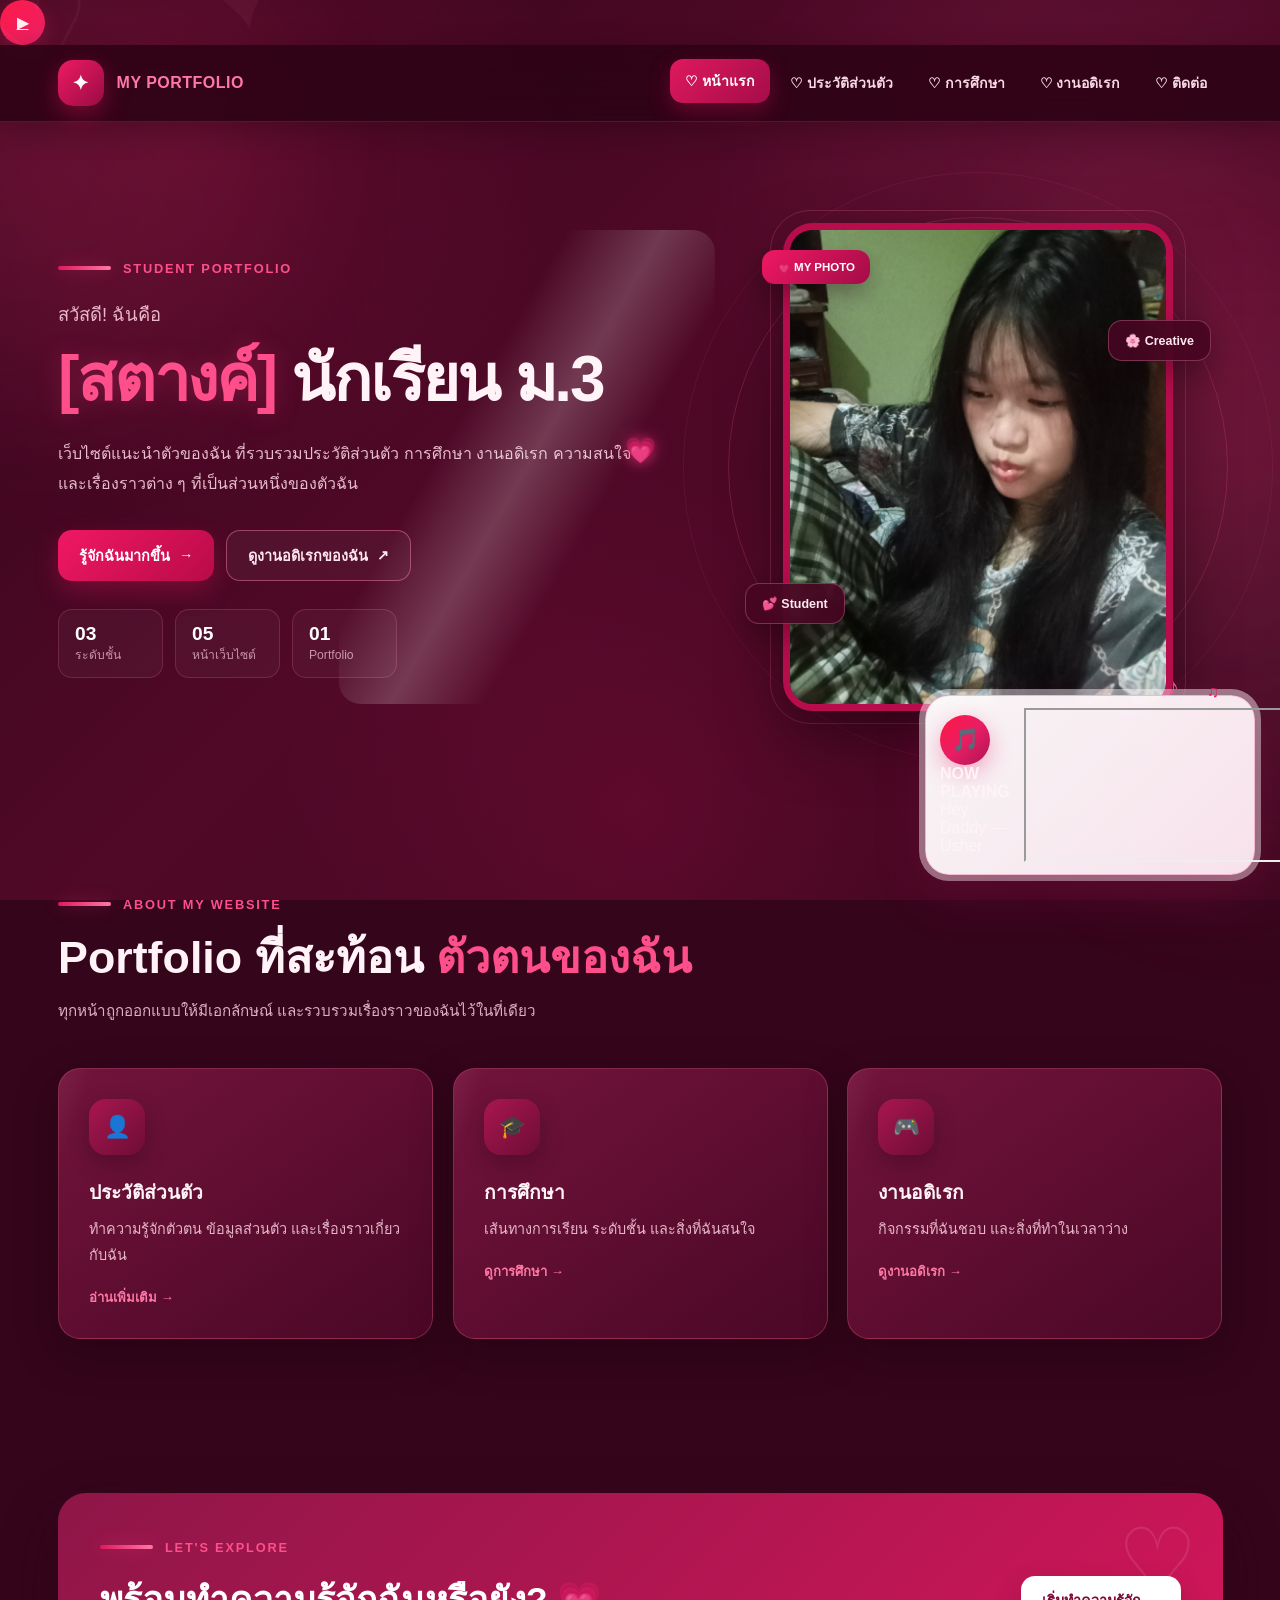
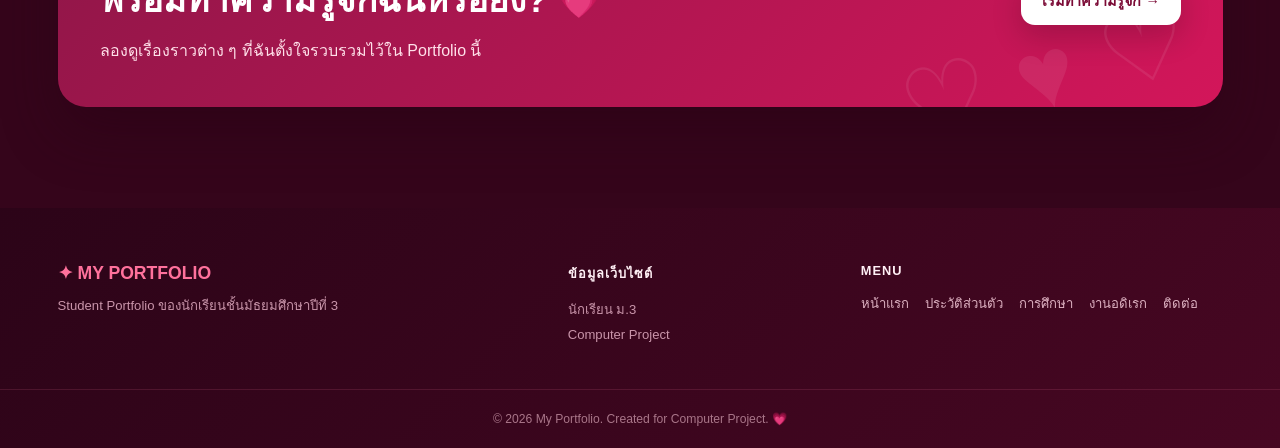
==== index.html @ 578cfb79 "Update index.html" ====
<!DOCTYPE html>
<html lang="th">

<head>
    <meta charset="UTF-8">
    <meta name="viewport" content="width=device-width, initial-scale=1.0">

    <title>My Portfolio | หน้าแรก</title>

    <link rel="stylesheet" href="style.css">
</head>

<body>

    
    <a
        href="https://www.youtube.com/watch?v=oft2kC6xQvw"
        target="_blank"
        rel="noopener noreferrer"
        class="music-button"
    >
        ▶
    </a>

</div>
    <!-- =====================================================
     💗 PREMIUM PAGE LOADER
===================================================== -->

<div id="page-loader">

    <div class="loader-orbit">
        <span>💗</span>
        <span>💕</span>
        <span>🌸</span>
        <span>💖</span>
    </div>

    <div class="loader-heart">
        💗
    </div>

    <div class="loader-title">
        MY PORTFOLIO
    </div>

    <div class="loader-subtitle">
        กำลังเตรียมเว็บไซต์ของฉัน...
    </div>

    <div class="loader-bar">
        <div class="loader-progress"></div>
    </div>

    <span
        class="loader-floating-heart"
        style="--left:10%; --delay:0s; --float-duration:5s; --drift:40px;"
    >💗</span>

    <span
        class="loader-floating-heart"
        style="--left:25%; --delay:1s; --float-duration:6s; --drift:-50px;"
    >🌸</span>

    <span
        class="loader-floating-heart"
        style="--left:45%; --delay:2s; --float-duration:5.5s; --drift:60px;"
    >💕</span>

    <span
        class="loader-floating-heart"
        style="--left:65%; --delay:.5s; --float-duration:7s; --drift:-40px;"
    >💖</span>

    <span
        class="loader-floating-heart"
        style="--left:85%; --delay:1.5s; --float-duration:6s; --drift:45px;"
    >🌷</span>

</div>


<!-- 💗 หัวใจตามเมาส์ -->

<div id="heart-cursor">💗</div>

<!-- 📊 Scroll Progress -->

<div id="scroll-progress"></div>
    
    <!-- Floating Background -->
    <div class="floating-particles" aria-hidden="true">
        <span style="--left:5%;--delay:0s;--duration:12s;--size:22px;">♥</span>
        <span style="--left:15%;--delay:3s;--duration:16s;--size:16px;">🌸</span>
        <span style="--left:28%;--delay:7s;--duration:14s;--size:24px;">♡</span>
        <span style="--left:42%;--delay:2s;--duration:18s;--size:18px;">🌸</span>
        <span style="--left:55%;--delay:5s;--duration:13s;--size:25px;">♥</span>
        <span style="--left:68%;--delay:1s;--duration:17s;--size:17px;">♡</span>
        <span style="--left:78%;--delay:8s;--duration:15s;--size:23px;">🌸</span>
        <span style="--left:90%;--delay:4s;--duration:19s;--size:18px;">♥</span>
    </div>


    <!-- Navigation -->
    <header class="site-header">

        <nav class="navbar container">

            <a href="index.html" class="logo">

                <span class="logo-mark">✦</span>

                <span class="logo-text">
                    MY PORTFOLIO
                </span>

            </a>


            <ul class="nav-links">

                <li>
                    <a href="index.html" class="active">
                        ♡ หน้าแรก
                    </a>
                </li>

                <li>
                    <a href="profile.html">
                        ♡ ประวัติส่วนตัว
                    </a>
                </li>

                <li>
                    <a href="education.html">
                        ♡ การศึกษา
                    </a>
                </li>

                <li>
                    <a href="hobby.html">
                        ♡ งานอดิเรก
                    </a>
                </li>

                <li>
                    <a href="contact.html">
                        ♡ ติดต่อ
                    </a>
                </li>

            </ul>

        </nav>

    </header>


    <main>

        <!-- HERO -->
        <section class="hero home-hero">

            <div class="container hero-grid">

                <!-- TEXT -->
                <div class="hero-content reveal">

                    <div class="section-label">
                        STUDENT PORTFOLIO
                    </div>

                    <p class="hero-mini-title">
                        สวัสดี! ฉันคือ
                    </p>

                    <h1>
                        <span>[สตางค์]</span>
                        นักเรียน ม.3
                    </h1>

                    <p class="hero-description">

                        เว็บไซต์แนะนำตัวของฉัน
                        ที่รวบรวมประวัติส่วนตัว การศึกษา
                        งานอดิเรก ความสนใจ
                        และเรื่องราวต่าง ๆ
                        ที่เป็นส่วนหนึ่งของตัวฉัน

                    </p>


                    <div class="hero-buttons">

                        <a href="profile.html"
                           class="btn btn-primary">
                            รู้จักฉันมากขึ้น
                            <span>→</span>
                        </a>

                        <a href="hobby.html"
                           class="btn btn-outline">
                            ดูงานอดิเรกของฉัน
                            <span>↗</span>
                        </a>

                    </div>


                    <div class="hero-stats">

                        <div class="mini-stat">
                            <strong>03</strong>
                            <span>ระดับชั้น</span>
                        </div>

                        <div class="mini-stat">
                            <strong>05</strong>
                            <span>หน้าเว็บไซต์</span>
                        </div>

                        <div class="mini-stat">
                            <strong>01</strong>
                            <span>Portfolio</span>
                        </div>

                    </div>

                </div>


                <!-- IMAGE RIGHT -->
                <div class="hero-visual reveal">

                    <div class="hero-orbit orbit-one"></div>
                    <div class="hero-orbit orbit-two"></div>

                    <div class="profile-frame hero-profile">

                        <div class="image-badge">
                            💗 MY PHOTO
                        </div>

                        <img
                            src="[data-uri]"
                            alt="รูปโปรไฟล์ของฉัน">

                        <div class="image-floating-card card-top">
                            🌸 Creative
                        </div>

                        <div class="image-floating-card card-bottom">
                            💕 Student
                        </div>

                    </div>

                </div>

            </div>

        </section>


        <!-- INTRO -->
        <section class="section home-intro">

            <div class="container">

                <div class="section-heading reveal">

                    <div class="section-label">
                        ABOUT MY WEBSITE
                    </div>

                    <h2>
                        Portfolio ที่สะท้อน
                        <span>ตัวตนของฉัน</span>
                    </h2>

                    <p>
                        ทุกหน้าถูกออกแบบให้มีเอกลักษณ์
                        และรวบรวมเรื่องราวของฉันไว้ในที่เดียว
                    </p>

                </div>


                <div class="feature-grid">

                    <article class="feature-card reveal">

                        <div class="feature-icon">
                            👤
                        </div>

                        <h3>
                            ประวัติส่วนตัว
                        </h3>

                        <p>
                            ทำความรู้จักตัวตน
                            ข้อมูลส่วนตัว
                            และเรื่องราวเกี่ยวกับฉัน
                        </p>

                        <a href="profile.html"
                           class="card-link">
                            อ่านเพิ่มเติม →
                        </a>

                    </article>


                    <article class="feature-card reveal">

                        <div class="feature-icon">
                            🎓
                        </div>

                        <h3>
                            การศึกษา
                        </h3>

                        <p>
                            เส้นทางการเรียน
                            ระดับชั้น
                            และสิ่งที่ฉันสนใจ
                        </p>

                        <a href="education.html"
                           class="card-link">
                            ดูการศึกษา →
                        </a>

                    </article>


                    <article class="feature-card reveal">

                        <div class="feature-icon">
                            🎮
                        </div>

                        <h3>
                            งานอดิเรก
                        </h3>

                        <p>
                            กิจกรรมที่ฉันชอบ
                            และสิ่งที่ทำในเวลาว่าง
                        </p>

                        <a href="hobby.html"
                           class="card-link">
                            ดูงานอดิเรก →
                        </a>

                    </article>

                </div>

            </div>

        </section>


        <!-- CTA -->
        <section class="cta-section">

            <div class="container">

                <div class="cta-card reveal">

                    <div class="cta-decoration">
                        ♡
                    </div>

                    <div>

                        <div class="section-label">
                            LET'S EXPLORE
                        </div>

                        <h2>
                            พร้อมทำความรู้จักฉันหรือยัง? 💗
                        </h2>

                        <p>
                            ลองดูเรื่องราวต่าง ๆ
                            ที่ฉันตั้งใจรวบรวมไว้ใน Portfolio นี้
                        </p>

                    </div>

                    <a href="profile.html"
                       class="btn btn-light">
                        เริ่มทำความรู้จัก →
                    </a>

                </div>

            </div>

        </section>

    </main>


    <!-- FOOTER -->
    <footer class="site-footer">

        <div class="container footer-grid">

            <div class="footer-brand">

                <div class="footer-logo">
                    ✦ MY PORTFOLIO
                </div>

                <p>
                    Student Portfolio
                    ของนักเรียนชั้นมัธยมศึกษาปีที่ 3
                </p>

            </div>


            <div class="footer-info">

                <strong>
                    ข้อมูลเว็บไซต์
                </strong>

                <span>
                    นักเรียน ม.3
                </span>

                <span>
                    Computer Project
                </span>

            </div>


            <div>

                <strong>
                    MENU
                </strong>

                <div class="footer-nav">

                    <a href="index.html">หน้าแรก</a>
                    <a href="profile.html">ประวัติส่วนตัว</a>
                    <a href="education.html">การศึกษา</a>
                    <a href="hobby.html">งานอดิเรก</a>
                    <a href="contact.html">ติดต่อ</a>

                </div>

            </div>

        </div>


        <div class="footer-bottom">

            <div class="container">

                <p>
                    © 2026 My Portfolio.
                    Created for Computer Project. 💗
                </p>

            </div>

        </div>

    </footer>
    
<!-- Page Transition -->
    <div class="page-transition"></div>

    <!-- JavaScript -->
    <script src="script.js"></script>
<script src="floating.js"></script>

<!-- 🎵 MUSIC PLAYER -->
<div class="music-player">
    <div class="music-player-title">
        <div class="music-disc">🎵</div>

        <div class="music-text">
            <strong>NOW PLAYING</strong>
            <span>Hey Daddy — Usher</span>
        </div>
    </div>

    <iframe
        class="youtube-player"
        src="https://www.youtube.com/embed/oft2kC6xQvw?rel=0"
        title="Hey Daddy - Usher"
        allow="autoplay; encrypted-media"
        allowfullscreen>
    </iframe>
</div>


</body>
</html>
---- style.css ----
/* =========================================================
   🌹 MY PORTFOLIO
   DARK PINK × RED × HEART × SAKURA
   PREMIUM STUDENT PORTFOLIO
========================================================= */


/* =========================================================
   🎨 COLOR SYSTEM
========================================================= */

:root {

    --pink-dark: #35051b;
    --pink-deep: #4a0725;
    --wine: #5d0a30;
    --wine-light: #720d3a;

    --pink: #d91458;
    --pink-main: #e91e63;
    --pink-bright: #ff4f8b;
    --pink-light: #ff78a5;
    --pink-soft: #ffabc4;

    --red: #c8104f;
    --red-bright: #ef174f;

    --cream: #fff2f6;
    --white: #ffffff;

    --text-main: #fff3f7;
    --text-soft: #e9b7c8;
    --text-muted: #c98fa5;

    --card: #671034;
    --card-light: #75143d;
    --card-dark: #4d0927;

    --border:
        rgba(255,111,158,.28);

    --shadow:
        0 15px 40px
        rgba(20,0,10,.35);

    --shadow-hover:
        0 25px 60px
        rgba(20,0,10,.58);

    --radius:
        22px;

    --transition:
        .35s cubic-bezier(.2,.8,.2,1);
}


/* =========================================================
   🔄 RESET
========================================================= */

* {
    box-sizing: border-box;
}

html {
    scroll-behavior: smooth;
    background: var(--pink-dark);
}

body {

    margin: 0;

    min-height: 100vh;

    font-family:
        "Segoe UI",
        "Noto Sans Thai",
        Tahoma,
        sans-serif;

    color:
        var(--text-main);

    overflow-x: hidden;

    background:

        radial-gradient(
            circle at 15% 15%,
            rgba(255,40,110,.15),
            transparent 28%
        ),

        radial-gradient(
            circle at 85% 25%,
            rgba(255,100,160,.12),
            transparent 30%
        ),

        radial-gradient(
            circle at 50% 90%,
            rgba(210,20,90,.15),
            transparent 35%
        ),

        linear-gradient(
            135deg,
            #35051b 0%,
            #500927 45%,
            #3d061e 100%
        );

    position: relative;
}


/* =========================================================
   💗 MOVING BACKGROUND GLOW
========================================================= */

body::before {

    content: "";

    position: fixed;

    inset: -30%;

    pointer-events: none;

    z-index: 0;

    background:

        radial-gradient(
            circle at 20% 30%,
            rgba(255,64,130,.15),
            transparent 18%
        ),

        radial-gradient(
            circle at 80% 60%,
            rgba(255,120,170,.12),
            transparent 20%
        );

    filter:
        blur(35px);

    animation:
        backgroundGlow
        12s ease-in-out
        infinite alternate;
}


@keyframes backgroundGlow {

    0% {
        transform:
            translate(-2%,-2%)
            scale(1);
    }

    50% {
        transform:
            translate(2%,1%)
            scale(1.08);
    }

    100% {
        transform:
            translate(-1%,3%)
            scale(1.03);
    }
}


/* =========================================================
   💕 HEART PATTERN
========================================================= */

body::after {

    content:
        "♡     ♥     ♡     ♥     ♡     ♥     ♡";

    position: fixed;

    inset: -10%;

    pointer-events: none;

    z-index: 0;

    color:
        rgba(255,150,185,.055);

    font-size:
        100px;

    line-height:
        2.2;

    letter-spacing:
        30px;

    transform:
        rotate(-12deg)
        scale(1.25);

    animation:
        heartPatternMove
        25s linear
        infinite;
}


@keyframes heartPatternMove {

    from {
        transform:
            rotate(-12deg)
            translate3d(0,0,0)
            scale(1.25);
    }

    to {
        transform:
            rotate(-12deg)
            translate3d(-100px,80px,0)
            scale(1.25);
    }
}


/* =========================================================
   📦 CONTENT LAYER
========================================================= */

.site-header,
main,
.site-footer {

    position: relative;

    z-index: 2;
}


/* =========================================================
   📐 CONTAINER
========================================================= */

.container {

    width:
        min(91%, 1180px);

    margin-inline:
        auto;
}


/* =========================================================
   🧭 NAVIGATION
========================================================= */

.site-header {

    position: sticky;

    top: 0;

    background:
        rgba(45,3,21,.88);

    backdrop-filter:
        blur(18px);

    -webkit-backdrop-filter:
        blur(18px);

    border-bottom:
        1px solid
        rgba(255,100,150,.18);

    box-shadow:
        0 8px 30px
        rgba(20,0,10,.28);

    z-index: 100;

    transition:
        .3s ease;
}


.navbar {

    min-height:
        76px;

    display:
        flex;

    align-items:
        center;

    justify-content:
        space-between;

    gap:
        25px;
}


/* =========================================================
   💗 LOGO
========================================================= */

.logo {

    color:
        var(--pink-light);

    font-weight:
        800;

    text-decoration:
        none;

    display:
        flex;

    align-items:
        center;

    gap:
        13px;

    flex-shrink:
        0;

    transition:
        transform
        var(--transition);
}


.logo:hover {

    transform:
        translateY(-3px)
        scale(1.03);
}


.logo-mark {

    width:
        46px;

    height:
        46px;

    display:
        grid;

    place-items:
        center;

    border-radius:
        15px;

    background:
        linear-gradient(
            135deg,
            #ed1b61,
            #9b0b45
        );

    color:
        white;

    font-size:
        1.25rem;

    box-shadow:
        0 8px 25px
        rgba(235,20,90,.38);

    transition:
        transform .4s ease,
        box-shadow .4s ease;
}


.logo:hover .logo-mark {

    transform:
        rotate(-10deg)
        scale(1.1);

    box-shadow:
        0 14px 38px
        rgba(235,20,90,.58);
}


.logo-text {

    letter-spacing:
        .03em;
}


/* =========================================================
   🧭 NAV LINKS
========================================================= */

.nav-links {

    display:
        flex;

    align-items:
        center;

    justify-content:
        flex-end;

    gap:
        5px;

    list-style:
        none;

    margin:
        0;

    padding:
        0;
}


.nav-links a {

    position:
        relative;

    display:
        block;

    padding:
        11px 15px;

    border-radius:
        13px;

    color:
        #f6d9e3;

    text-decoration:
        none;

    font-size:
        .88rem;

    font-weight:
        650;

    white-space:
        nowrap;

    transition:
        color .25s ease,
        background .25s ease,
        transform .25s ease,
        box-shadow .25s ease;
}


.nav-links a::after {

    content:
        "";

    position:
        absolute;

    left:
        50%;

    bottom:
        4px;

    width:
        0;

    height:
        2px;

    border-radius:
        10px;

    background:
        var(--pink-bright);

    transform:
        translateX(-50%);

    transition:
        width .3s ease;
}


.nav-links a:hover {

    color:
        white;

    background:
        rgba(233,30,99,.14);

    transform:
        translateY(-3px);
}


.nav-links a:hover::after {

    width:
        35%;
}


.nav-links a:active {

    transform:
        translateY(1px)
        scale(.95);
}


.nav-links a.active {

    color:
        white;

    background:
        linear-gradient(
            135deg,
            #df195d,
            #a50d49
        );

    box-shadow:
        0 8px 22px
        rgba(220,20,90,.32);

    transform:
        translateY(-2px);
}


/* =========================================================
   🌹 HERO
========================================================= */

.hero,
.page-hero {

    position:
        relative;

    overflow:
        hidden;

    background:
        transparent;
}


.hero {

    padding:
        90px 0 85px;

    min-height:
        650px;

    display:
        flex;

    align-items:
        center;
}


.page-hero {

    padding:
        85px 0 65px;
}


/* =========================================================
   ⭐ HERO GRID
========================================================= */

.hero-grid {

    display:
        grid;

    grid-template-columns:
        minmax(0,1.05fr)
        minmax(360px,.85fr);

    align-items:
        center;

    gap:
        70px;
}


.hero-content {

    min-width:
        0;
}


.hero-visual {

    min-width:
        0;

    display:
        flex;

    align-items:
        center;

    justify-content:
        center;

    position:
        relative;

    min-height:
        510px;
}


/* =========================================================
   ✨ ORBS
========================================================= */

.hero::before,
.page-hero::before {

    content:
        "";

    position:
        absolute;

    width:
        400px;

    height:
        400px;

    top:
        5%;

    right:
        -130px;

    border-radius:
        50%;

    background:
        rgba(255,50,120,.11);

    filter:
        blur(70px);

    animation:
        heroOrb
        8s ease-in-out
        infinite alternate;

    pointer-events:
        none;
}


@keyframes heroOrb {

    from {
        transform:
            translate(0,0)
            scale(.9);
    }

    to {
        transform:
            translate(-80px,50px)
            scale(1.15);
    }
}


/* =========================================================
   📝 TYPOGRAPHY
========================================================= */

h1,
h2,
h3,
h4,
h5,
h6 {

    color:
        var(--text-main);

    margin-top:
        0;
}


p {

    color:
        var(--text-soft);

    line-height:
        1.85;

    margin-top:
        0;
}


.hero-mini-title {

    color:
        #e9b7c8;

    font-size:
        1.15rem;

    margin:
        22px 0 12px;
}


.hero h1 {

    font-size:
        clamp(2.7rem,5vw,4.7rem);

    line-height:
        1.1;

    letter-spacing:
        -.035em;

    margin-bottom:
        25px;
}


.hero h1 span {

    color:
        var(--pink-bright);

    text-shadow:
        0 0 25px
        rgba(255,70,140,.28);
}


.hero-description {

    max-width:
        700px;

    color:
        #e8bdcc;

    font-size:
        1rem;

    line-height:
        1.9;

    margin-bottom:
        30px;
}


.page-hero h1 {

    font-size:
        clamp(2.4rem,5vw,3.8rem);

    line-height:
        1.2;

    margin:
        20px 0;
}


.page-hero h1 span {

    color:
        var(--pink-bright);
}


.page-hero p {

    max-width:
        720px;

    font-size:
        1rem;
}


/* =========================================================
   🌹 LABEL
========================================================= */

.section-label {

    color:
        var(--pink-bright);

    font-size:
        .8rem;

    font-weight:
        850;

    letter-spacing:
        .14em;

    display:
        inline-flex;

    align-items:
        center;

    gap:
        12px;
}


.section-label::before {

    content:
        "";

    width:
        53px;

    height:
        4px;

    border-radius:
        20px;

    background:
        linear-gradient(
            90deg,
            #df195d,
            #ff78a5
        );

    box-shadow:
        0 0 16px
        rgba(255,50,120,.4);
}


/* =========================================================
   🎀 HERO BUTTONS
========================================================= */

.hero-buttons {

    display:
        flex;

    flex-wrap:
        wrap;

    gap:
        12px;

    margin-bottom:
        28px;
}


/* =========================================================
   🔘 BUTTON
========================================================= */

.btn {

    position:
        relative;

    overflow:
        hidden;

    display:
        inline-flex;

    align-items:
        center;

    justify-content:
        center;

    gap:
        9px;

    padding:
        13px 21px;

    min-height:
        48px;

    border-radius:
        14px;

    font-size:
        .9rem;

    font-weight:
        750;

    text-decoration:
        none;

    cursor:
        pointer;

    transition:
        transform .25s ease,
        box-shadow .25s ease,
        background .25s ease;
}


.btn:hover {

    transform:
        translateY(-4px)
        scale(1.025);
}


.btn:active {

    transform:
        translateY(2px)
        scale(.94);
}


.btn-primary {

    color:
        white;

    background:
        linear-gradient(
            135deg,
            #f01863,
            #b90b48
        );

    box-shadow:
        0 10px 25px
        rgba(220,20,90,.32);
}


.btn-primary:hover {

    box-shadow:
        0 16px 38px
        rgba(220,20,90,.5);
}


.btn-outline {

    color:
        #ffe6ee;

    background:
        rgba(255,255,255,.04);

    border:
        1px solid
        rgba(255,130,170,.45);
}


.btn-outline:hover {

    background:
        rgba(255,90,145,.12);
}


.btn-light {

    color:
        #7b0b36;

    background:
        white;

    box-shadow:
        0 12px 30px
        rgba(20,0,10,.2);
}


.btn-light:hover {

    box-shadow:
        0 18px 38px
        rgba(20,0,10,.35);
}


/* =========================================================
   📊 HERO STATS
========================================================= */

.hero-stats {

    display:
        flex;

    flex-wrap:
        wrap;

    gap:
        12px;
}


.mini-stat {

    min-width:
        105px;

    padding:
        13px 16px;

    border:
        1px solid
        rgba(255,120,165,.2);

    border-radius:
        14px;

    background:
        rgba(255,255,255,.035);

    transition:
        transform .3s ease,
        background .3s ease,
        border-color .3s ease;
}


.mini-stat:hover {

    transform:
        translateY(-5px);

    background:
        rgba(255,70,140,.08);

    border-color:
        rgba(255,110,160,.5);
}


.mini-stat strong {

    display:
        block;

    color:
        white;

    font-size:
        1.2rem;
}


.mini-stat span {

    color:
        #c995aa;

    font-size:
        .76rem;
}


/* =========================================================
   🖼️ HERO PROFILE
========================================================= */

.profile-frame {

    position:
        relative;

    width:
        min(100%,390px);

    aspect-ratio:
        4 / 5;

    overflow:
        visible;

    border-radius:
        30px;

    border:
        7px solid
        #b80d4d;

    background:
        #5d0a30;

    box-shadow:
        0 25px 60px
        rgba(20,0,10,.5);

    animation:
        profileFloat
        5s ease-in-out
        infinite;
}


.profile-frame::before {

    content:
        "";

    position:
        absolute;

    inset:
        -20px;

    border-radius:
        40px;

    border:
        1px solid
        rgba(255,100,160,.25);

    z-index:
        -1;

    animation:
        framePulse
        4s ease-in-out
        infinite;
}


@keyframes framePulse {

    0%,
    100% {
        transform:
            scale(1);
        opacity:
            .6;
    }

    50% {
        transform:
            scale(1.04);
        opacity:
            1;
    }
}


@keyframes profileFloat {

    0%,
    100% {
        transform:
            translateY(0)
            rotate(0deg);
    }

    50% {
        transform:
            translateY(-12px)
            rotate(.8deg);
    }
}


.profile-frame img {

    width:
        100%;

    height:
        100%;

    display:
        block;

    object-fit:
        cover;

    border-radius:
        22px;

    transition:
        transform .6s
        cubic-bezier(.2,.8,.2,1),
        filter .4s ease;
}


.profile-frame:hover img {

    transform:
        scale(1.045)
        rotate(1deg);

    filter:
        brightness(1.08)
        saturate(1.08);
}


.profile-frame::after {

    content:
        "";

    position:
        absolute;

    inset:
        0;

    border-radius:
        22px;

    background:
        linear-gradient(
            120deg,
            transparent 35%,
            rgba(255,255,255,.2),
            transparent 65%
        );

    transform:
        translateX(-120%);

    animation:
        imageShine
        6s ease-in-out
        infinite;

    pointer-events:
        none;
}


@keyframes imageShine {

    0%,
    65% {
        transform:
            translateX(-120%);
    }

    85%,
    100% {
        transform:
            translateX(120%);
    }
}


/* =========================================================
   💗 IMAGE BADGE
========================================================= */

.image-badge {

    position:
        absolute;

    top:
        20px;

    left:
        -28px;

    z-index:
        5;

    padding:
        10px 15px;

    border-radius:
        13px;

    background:
        linear-gradient(
            135deg,
            #f01863,
            #a30c47
        );

    color:
        white;

    font-size:
        .72rem;

    font-weight:
        800;

    box-shadow:
        0 10px 25px
        rgba(20,0,10,.35);

    animation:
        badgeFloat
        4s ease-in-out
        infinite;
}


@keyframes badgeFloat {

    0%,
    100% {
        transform:
            translateY(0);
    }

    50% {
        transform:
            translateY(-7px)
            rotate(-2deg);
    }
}


/* =========================================================
   💕 IMAGE FLOATING CARDS
========================================================= */

.image-floating-card {

    position:
        absolute;

    z-index:
        6;

    padding:
        12px 16px;

    border:
        1px solid
        rgba(255,150,190,.3);

    border-radius:
        14px;

    background:
        rgba(71,6,34,.9);

    backdrop-filter:
        blur(12px);

    box-shadow:
        0 12px 30px
        rgba(20,0,10,.35);

    color:
        #ffe8ef;

    font-weight:
        700;

    font-size:
        .78rem;
}


.card-top {

    right:
        -45px;

    top:
        90px;

    animation:
        floatCardA
        4s ease-in-out
        infinite;
}


.card-bottom {

    left:
        -45px;

    bottom:
        80px;

    animation:
        floatCardB
        5s ease-in-out
        infinite;
}


@keyframes floatCardA {

    0%,
    100% {
        transform:
            translateY(0)
            rotate(3deg);
    }

    50% {
        transform:
            translateY(-12px)
            rotate(-2deg);
    }
}


@keyframes floatCardB {

    0%,
    100% {
        transform:
            translateY(0)
            rotate(-3deg);
    }

    50% {
        transform:
            translateY(10px)
            rotate(2deg);
    }
}


/* =========================================================
   🌟 ORBIT
========================================================= */

.hero-orbit {

    position:
        absolute;

    border:
        1px solid
        rgba(255,90,150,.22);

    border-radius:
        50%;

    pointer-events:
        none;
}


.orbit-one {

    width:
        500px;

    height:
        500px;

    animation:
        orbitRotate
        18s linear
        infinite;
}


.orbit-two {

    width:
        590px;

    height:
        590px;

    opacity:
        .45;

    animation:
        orbitRotateReverse
        25s linear
        infinite;
}


@keyframes orbitRotate {

    to {
        transform:
            rotate(360deg);
    }
}


@keyframes orbitRotateReverse {

    to {
        transform:
            rotate(-360deg);
    }
}


/* =========================================================
   🌸 SECTIONS
========================================================= */

section,
.section,
.section-white,
.section-soft {

    background:
        transparent;

    position:
        relative;

    z-index:
        2;
}


.section {

    padding:
        85px 0;
}


.section-heading {

    margin-bottom:
        42px;

    max-width:
        750px;
}


.section-heading h2 {

    font-size:
        clamp(1.9rem,4vw,2.8rem);

    line-height:
        1.25;

    margin:
        18px 0 12px;
}


.section-heading h2 span {

    color:
        var(--pink-bright);
}


.section-heading p {

    color:
        #ddb0c1;

    font-size:
        .95rem;
}


/* =========================================================
   💗 FEATURE CARDS
========================================================= */

.feature-grid {

    display:
        grid;

    grid-template-columns:
        repeat(3,1fr);

    gap:
        20px;
}


.feature-card,
.profile-card,
.info-card,
.fact-card,
.education-card,
.hobby-card,
.contact-card,
.timeline-card,
.about-card,
.stat-card,
.highlight-card,
.interest-card,
.card {

    position:
        relative;

    overflow:
        hidden;

    background:
        linear-gradient(
            145deg,
            rgba(117,20,61,.97),
            rgba(75,8,38,.98)
        );

    color:
        var(--text-main);

    border:
        1px solid
        var(--border);

    border-radius:
        var(--radius);

    box-shadow:
        var(--shadow);

    transition:
        transform .45s
        cubic-bezier(.2,.8,.2,1),
        box-shadow .45s ease,
        border-color .35s ease;
}


.feature-card::before,
.profile-card::before,
.info-card::before,
.fact-card::before,
.education-card::before,
.hobby-card::before,
.contact-card::before,
.timeline-card::before,
.about-card::before,
.stat-card::before,
.highlight-card::before,
.interest-card::before {

    content:
        "";

    position:
        absolute;

    top:
        -100%;

    left:
        -40%;

    width:
        35%;

    height:
        300%;

    background:
        linear-gradient(
            90deg,
            transparent,
            rgba(255,255,255,.1),
            transparent
        );

    transform:
        rotate(20deg);

    transition:
        left .8s ease;

    pointer-events:
        none;
}


.feature-card:hover::before,
.profile-card:hover::before,
.info-card:hover::before,
.fact-card:hover::before,
.education-card:hover::before,
.hobby-card:hover::before,
.contact-card:hover::before,
.timeline-card:hover::before,
.about-card:hover::before,
.stat-card:hover::before,
.highlight-card:hover::before,
.interest-card:hover::before {

    left:
        120%;
}


.feature-card:hover,
.profile-card:hover,
.info-card:hover,
.fact-card:hover,
.education-card:hover,
.hobby-card:hover,
.contact-card:hover,
.timeline-card:hover,
.about-card:hover,
.stat-card:hover,
.highlight-card:hover,
.interest-card:hover {

    transform:
        translateY(-9px)
        scale(1.015);

    border-color:
        rgba(255,110,160,.65);

    box-shadow:
        var(--shadow-hover);
}


.feature-card {

    padding:
        30px;

    min-height:
        260px;
}


.feature-icon {

    width:
        56px;

    height:
        56px;

    display:
        grid;

    place-items:
        center;

    border-radius:
        17px;

    background:
        linear-gradient(
            135deg,
            #a91650,
            #6d0d35
        );

    font-size:
        1.35rem;

    box-shadow:
        0 8px 22px
        rgba(20,0,10,.25);

    margin-bottom:
        22px;

    transition:
        transform .4s ease;
}


.feature-card:hover .feature-icon {

    transform:
        rotate(-8deg)
        scale(1.1);
}


.feature-card h3 {

    font-size:
        1.2rem;

    margin-bottom:
        10px;
}


.feature-card p {

    color:
        #e7b7c8;

    font-size:
        .9rem;

    line-height:
        1.8;

    margin-bottom:
        18px;
}


.card-link {

    color:
        var(--pink-light);

    text-decoration:
        none;

    font-size:
        .82rem;

    font-weight:
        750;

    transition:
        transform .25s ease;
}


.card-link:hover {

    color:
        white;
}


/* =========================================================
   ❤️ CTA
========================================================= */

.cta-section {

    padding:
        70px 0;

    position:
        relative;
}


.cta-card {

    position:
        relative;

    overflow:
        hidden;

    display:
        flex;

    align-items:
        center;

    justify-content:
        space-between;

    gap:
        30px;

    background:
        linear-gradient(
            135deg,
            #8f1648,
            #d3165a
        );

    padding:
        42px;

    border-radius:
        28px;

    box-shadow:
        0 25px 55px
        rgba(40,0,20,.45);

    transition:
        transform .4s ease;
}


.cta-card:hover {

    transform:
        translateY(-7px);
}


.cta-card::after {

    content:
        "♡   ♥   ♡";

    position:
        absolute;

    right:
        30px;

    bottom:
        -25px;

    font-size:
        100px;

    color:
        rgba(255,255,255,.08);

    transform:
        rotate(-15deg);
}


.cta-card h2 {

    color:
        white;

    margin:
        17px 0 8px;

    font-size:
        clamp(1.5rem,3vw,2.2rem);
}


.cta-card p {

    color:
        #ffe0e9;

    margin:
        0;
}


.cta-decoration {

    position:
        absolute;

    right:
        25px;

    top:
        15px;

    font-size:
        90px;

    color:
        rgba(255,255,255,.1);

    animation:
        heartbeat
        2s ease-in-out
        infinite;
}


@keyframes heartbeat {

    0%,
    100% {
        transform:
            scale(1);
    }

    50% {
        transform:
            scale(1.13);
    }
}


/* =========================================================
   👤 PROFILE PAGE
========================================================= */

.profile-layout {

    display:
        grid;

    grid-template-columns:
        minmax(280px,.75fr)
        minmax(0,1.25fr);

    align-items:
        start;

    gap:
        55px;
}


.profile-image-area {

    display:
        flex;

    flex-direction:
        column;

    align-items:
        center;

    position:
        sticky;

    top:
        110px;
}


.profile-card-image {

    width:
        min(100%,340px);

    aspect-ratio:
        4 / 5;

    padding:
        8px;

    border:
        3px solid
        #e91e63;

    border-radius:
        28px;

    background:
        linear-gradient(
            145deg,
            #d91458,
            #720d3a
        );

    box-shadow:
        0 25px 55px
        rgba(20,0,10,.5);

    transition:
        transform .5s ease,
        box-shadow .5s ease;
}


.profile-card-image:hover {

    transform:
        translateY(-10px)
        rotate(-1deg)
        scale(1.02);

    box-shadow:
        0 35px 70px
        rgba(20,0,10,.65);
}


.profile-card-image img {

    width:
        100%;

    height:
        100%;

    object-fit:
        cover;

    display:
        block;

    border-radius:
        20px;

    transition:
        transform .5s ease;
}


.profile-card-image:hover img {

    transform:
        scale(1.035);
}


.profile-corner {

    position:
        absolute;

    transform:
        translate(15px,-15px);

    z-index:
        5;

    width:
        48px;

    height:
        48px;

    display:
        grid;

    place-items:
        center;

    border-radius:
        50%;

    background:
        #e91e63;

    box-shadow:
        0 10px 25px
        rgba(20,0,10,.4);

    animation:
        heartbeat
        2s ease-in-out
        infinite;
}


.profile-caption {

    width:
        min(100%,340px);

    margin-top:
        18px;

    padding:
        15px 18px;

    border:
        1px solid
        rgba(255,120,165,.25);

    border-radius:
        16px;

    background:
        rgba(103,16,52,.65);

    text-align:
        center;

    box-shadow:
        var(--shadow);
}


.profile-caption span,
.profile-caption strong {

    display:
        block;
}


.profile-caption span {

    color:
        var(--pink-bright);

    font-size:
        .72rem;

    font-weight:
        800;

    letter-spacing:
        .12em;
}


.profile-caption strong {

    margin-top:
        5px;

    color:
        white;
}


/* =========================================================
   💗 PROFILE INFO
========================================================= */

.profile-information {

    display:
        flex;

    flex-direction:
        column;

    gap:
        18px;
}


.profile-main-card {

    padding:
        30px;
}


.card-heading {

    display:
        flex;

    align-items:
        center;

    gap:
        17px;

    margin-bottom:
        20px;
}


.card-icon {

    width:
        55px;

    height:
        55px;

    display:
        grid;

    place-items:
        center;

    border-radius:
        16px;

    background:
        linear-gradient(
            135deg,
            #df195d,
            #8d0e3e
        );

    font-size:
        1.3rem;
}


.card-heading > div > span {

    color:
        var(--pink-bright);

    font-size:
        .72rem;

    font-weight:
        800;

    letter-spacing:
        .12em;
}


.card-heading h2 {

    margin:
        5px 0 0;

    font-size:
        1.35rem;
}


.large-text {

    font-size:
        .95rem;

    line-height:
        1.95;

    margin:
        0;
}


.info-grid {

    display:
        grid;

    grid-template-columns:
        repeat(2,1fr);

    gap:
        16px;
}


.info-card {

    padding:
        22px;

    min-height:
        145px;
}


.info-emoji {

    display:
        block;

    font-size:
        1.35rem;

    margin-bottom:
        12px;
}


.info-label {

    display:
        block;

    color:
        #c995aa;

    font-size:
        .74rem;

    margin-bottom:
        6px;
}


.info-card strong {

    display:
        block;

    color:
        #fff3f7;

    font-size:
        .96rem;

    line-height:
        1.5;

    overflow-wrap:
        anywhere;
}


.quote-box {

    position:
        relative;

    padding:
        25px 28px;

    border-left:
        4px solid
        #e83b70;

    border-radius:
        15px;

    background:
        linear-gradient(
            135deg,
            #651239,
            #4b0b28
        );

    box-shadow:
        var(--shadow);
}


.quote-symbol {

    position:
        absolute;

    top:
        5px;

    left:
        17px;

    color:
        rgba(255,100,160,.2);

    font-size:
        4rem;

    line-height:
        1;
}


.quote-box p {

    position:
        relative;

    margin:
        0;

    padding-left:
        15px;

    color:
        #edc1cf;

    font-size:
        .9rem;
}


/* =========================================================
   ✨ HIGHLIGHT
========================================================= */

.highlight-grid {

    display:
        grid;

    grid-template-columns:
        repeat(3,1fr);

    gap:
        20px;
}


.highlight-card {

    padding:
        30px;

    min-height:
        230px;
}


.highlight-number {

    position:
        absolute;

    top:
        18px;

    right:
        20px;

    color:
        rgba(255,255,255,.08);

    font-size:
        3.5rem;

    font-weight:
        900;
}


.highlight-icon {

    font-size:
        1.6rem;

    margin-bottom:
        20px;
}


.highlight-card h3 {

    margin-bottom:
        10px;
}


.highlight-card p {

    color:
        #e7b7c8;

    font-size:
        .88rem;

    line-height:
        1.8;
}


/* =========================================================
   🎓 EDUCATION
========================================================= */

.education-layout {

    display:
        grid;

    grid-template-columns:
        minmax(0,1.5fr)
        minmax(260px,.65fr);

    gap:
        55px;

    align-items:
        start;
}


.timeline {

    position:
        relative;

    padding-left:
        38px;
}


.timeline::before {

    content:
        "";

    position:
        absolute;

    left:
        10px;

    top:
        15px;

    bottom:
        15px;

    width:
        2px;

    background:
        linear-gradient(
            to bottom,
            #ff4f8b,
            #6d0d35,
            #ff4f8b
        );

    box-shadow:
        0 0 15px
        rgba(255,60,130,.3);
}


.timeline-item {

    position:
        relative;

    margin-bottom:
        25px;
}


.timeline-dot {

    position:
        absolute;

    left:
        -52px;

    top:
        22px;

    width:
        46px;

    height:
        46px;

    display:
        grid;

    place-items:
        center;

    border-radius:
        50%;

    background:
        linear-gradient(
            135deg,
            #e91e63,
            #850e3c
        );

    border:
        3px solid
        #4a0725;

    box-shadow:
        0 0 0 5px
        rgba(233,30,99,.1),
        0 8px 25px
        rgba(20,0,10,.4);

    z-index:
        2;

    transition:
        transform .35s ease;
}


.timeline-item:hover .timeline-dot {

    transform:
        scale(1.15)
        rotate(-8deg);
}


.timeline-card {

    padding:
        27px 30px;
}


.timeline-year {

    color:
        var(--pink-bright);

    font-size:
        .74rem;

    font-weight:
        800;

    letter-spacing:
        .08em;
}


.timeline-card h2 {

    margin:
        9px 0 8px;

    font-size:
        1.2rem;
}


.timeline-card p {

    color:
        #e7b7c8;

    font-size:
        .88rem;

    margin:
        0;
}


.timeline-card.current {

    border-color:
        rgba(255,90,150,.55);

    box-shadow:
        0 18px 45px
        rgba(20,0,10,.45);
}


/* =========================================================
   📊 EDUCATION STATS
========================================================= */

.education-highlight {

    display:
        grid;

    gap:
        16px;
}


.stat-card {

    padding:
        24px;

    display:
        flex;

    flex-direction:
        column;

    gap:
        7px;
}


.stat-icon {

    font-size:
        1.5rem;
}


.stat-card strong {

    color:
        white;

    font-size:
        1.1rem;

    overflow-wrap:
        anywhere;
}


.stat-card > span:last-child {

    color:
        #c995aa;

    font-size:
        .75rem;
}


.big-stat {

    padding:
        30px;

    background:
        linear-gradient(
            135deg,
            rgba(143,22,72,.98),
            rgba(103,16,52,.98)
        );
}


.big-stat strong {

    font-size:
        2.8rem;

    color:
        var(--pink-bright);
}


/* =========================================================
   📊 TABLE
========================================================= */

.table-wrapper {

    width:
        100%;

    overflow-x:
        auto;

    border-radius:
        18px;

    box-shadow:
        var(--shadow);
}


table {

    width:
        100%;

    min-width:
        600px;

    border-collapse:
        collapse;

    background:
        #4c0c29;

    color:
        #fff3f7;

    border:
        1px solid
        rgba(255,120,160,.25);

    border-radius:
        18px;

    overflow:
        hidden;
}


thead th {

    background:
        linear-gradient(
            135deg,
            #86113f,
            #68102f
        );

    color:
        white;

    padding:
        16px;

    text-align:
        left;

    font-size:
        .86rem;
}


tbody td {

    background:
        #54102e;

    color:
        #f0c7d4;

    padding:
        16px;

    border-bottom:
        1px solid
        rgba(255,120,165,.12);

    font-size:
        .86rem;
}


tbody tr {

    transition:
        transform .25s ease,
        background .25s ease;
}


tbody tr:hover {

    transform:
        translateX(5px);

    background:
        rgba(233,30,99,.08);
}


/* =========================================================
   🎮 HOBBY
========================================================= */

.hobby-grid {

    display:
        grid;

    grid-template-columns:
        repeat(3,1fr);

    gap:
        20px;
}


.hobby-card {

    padding:
        30px;

    min-height:
        300px;
}


.hobby-number {

    position:
        absolute;

    top:
        18px;

    right:
        20px;

    color:
        rgba(255,255,255,.09);

    font-size:
        3rem;

    font-weight:
        900;
}


.hobby-icon {

    width:
        65px;

    height:
        65px;

    display:
        grid;

    place-items:
        center;

    border-radius:
        18px;

    background:
        linear-gradient(
            135deg,
            #a91650,
            #6d0d35
        );

    font-size:
        1.6rem;

    margin-bottom:
        22px;

    box-shadow:
        0 10px 25px
        rgba(20,0,10,.25);

    transition:
        transform .4s ease,
        box-shadow .4s ease;
}


.hobby-card:hover .hobby-icon {

    transform:
        rotate(-10deg)
        scale(1.12);

    box-shadow:
        0 15px 35px
        rgba(230,30,100,.35);
}


.hobby-card h3 {

    font-size:
        1.25rem;

    margin-bottom:
        10px;
}


.hobby-card p {

    color:
        #e7b7c8;

    font-size:
        .88rem;

    line-height:
        1.8;
}


.hobby-tag {

    display:
        inline-flex;

    margin-top:
        12px;

    padding:
        5px 10px;

    border-radius:
        999px;

    background:
        rgba(255,70,140,.1);

    color:
        var(--pink-light);

    font-size:
        .66rem;

    font-weight:
        800;

    letter-spacing:
        .1em;
}


.hobby-message {

    display:
        flex;

    align-items:
        center;

    gap:
        22px;

    padding:
        30px;

    border:
        1px solid
        rgba(255,120,165,.25);

    border-radius:
        25px;

    background:
        linear-gradient(
            135deg,
            rgba(117,20,61,.9),
            rgba(75,8,38,.95)
        );

    box-shadow:
        var(--shadow);

    transition:
        transform .4s ease;
}


.hobby-message:hover {

    transform:
        translateY(-7px);
}


.message-icon {

    width:
        65px;

    height:
        65px;

    flex-shrink:
        0;

    display:
        grid;

    place-items:
        center;

    border-radius:
        18px;

    background:
        linear-gradient(
            135deg,
            #ed1b61,
            #8c0d3e
        );

    font-size:
        1.5rem;
}


.hobby-message h2 {

    margin:
        10px 0 5px;
}


.hobby-message p {

    margin:
        0;
}


/* =========================================================
   📧 CONTACT
========================================================= */

.contact-layout {

    display:
        grid;

    grid-template-columns:
        .8fr
        1.2fr;

    gap:
        55px;

    align-items:
        center;
}


.contact-intro h2 {

    font-size:
        clamp(2.3rem,5vw,4rem);

    margin:
        18px 0;

    line-height:
        1.1;
}


.contact-intro h2 span {

    color:
        var(--pink-bright);
}


.contact-intro p {

    max-width:
        480px;

    font-size:
        .95rem;
}


.contact-decoration {

    display:
        flex;

    gap:
        10px;

    margin-top:
        30px;
}


.contact-decoration span {

    width:
        45px;

    height:
        45px;

    display:
        grid;

    place-items:
        center;

    border-radius:
        50%;

    background:
        rgba(233,30,99,.1);

    border:
        1px solid
        rgba(255,110,160,.25);

    color:
        var(--pink-bright);

    animation:
        smallFloat
        3s ease-in-out
        infinite;
}


.contact-decoration span:nth-child(2) {

    animation-delay:
        .5s;
}


.contact-decoration span:nth-child(3) {

    animation-delay:
        1s;
}


@keyframes smallFloat {

    0%,
    100% {
        transform:
            translateY(0);
    }

    50% {
        transform:
            translateY(-8px);
    }
}


.contact-grid {

    display:
        grid;

    grid-template-columns:
        repeat(2,1fr);

    gap:
        18px;
}


.contact-card {

    padding:
        25px;

    display:
        flex;

    align-items:
        flex-start;

    gap:
        18px;

    min-height:
        160px;
}


.contact-icon {

    width:
        55px;

    height:
        55px;

    flex-shrink:
        0;

    display:
        grid;

    place-items:
        center;

    border-radius:
        16px;

    background:
        linear-gradient(
            135deg,
            #a91650,
            #6d0d35
        );

    font-size:
        1.3rem;

    transition:
        transform .4s ease;
}


.contact-card:hover .contact-icon {

    transform:
        rotate(-8deg)
        scale(1.1);
}


.contact-card span {

    display:
        block;

    color:
        var(--pink-bright);

    font-size:
        .7rem;

    font-weight:
        800;

    letter-spacing:
        .1em;

    margin-bottom:
        6px;
}


.contact-card h3 {

    font-size:
        .98rem;

    line-height:
        1.5;

    overflow-wrap:
        anywhere;

    margin:
        0 0 6px;
}


.contact-card p {

    color:
        #c995aa;

    font-size:
        .78rem;

    margin:
        0;
}


/* =========================================================
   🌹 FOOTER
========================================================= */

.site-footer {

    margin-top:
        30px;

    background:
        linear-gradient(
            135deg,
            #2c0418,
            #470722
        );

    color:
        #f5d5df;
}


.footer-grid {

    padding:
        55px 0 40px;

    display:
        grid;

    grid-template-columns:
        1.3fr
        .7fr
        1fr;

    gap:
        40px;
}


.footer-logo {

    color:
        #ff719c;

    font-size:
        1.1rem;

    font-weight:
        850;

    margin-bottom:
        10px;
}


.footer-brand p {

    max-width:
        340px;

    color:
        #c995aa;

    font-size:
        .82rem;
}


.footer-info strong,
.footer-grid > div:last-child > strong {

    display:
        block;

    color:
        #fff0f5;

    font-size:
        .8rem;

    margin-bottom:
        15px;

    letter-spacing:
        .08em;
}


.footer-info span {

    display:
        block;

    color:
        #c995aa;

    font-size:
        .82rem;

    margin-bottom:
        7px;
}


.footer-nav {

    display:
        flex;

    flex-wrap:
        wrap;

    gap:
        8px 16px;
}


.footer-nav a {

    color:
        #ddb1c1;

    text-decoration:
        none;

    font-size:
        .82rem;

    transition:
        color .25s ease,
        transform .25s ease;
}


.footer-nav a:hover {

    color:
        #ff719c;

    transform:
        translateY(-2px);
}


.footer-bottom {

    border-top:
        1px solid
        rgba(255,120,165,.14);

    padding:
        18px 0;
}


.footer-bottom p {

    margin:
        0;

    text-align:
        center;

    color:
        #a97689;

    font-size:
        .76rem;
}


/* =========================================================
   🌸 FLOATING PARTICLES
========================================================= */

.floating-particles {

    position:
        fixed;

    inset:
        0;

    width:
        100%;

    height:
        100vh;

    pointer-events:
        none;

    overflow:
        hidden;

    z-index:
        4;
}


.floating-particles span {

    position:
        absolute;

    left:
        var(--left);

    top:
        -70px;

    font-size:
        var(--size);

    opacity:
        .75;

    filter:
        drop-shadow(
            0 5px 10px
            rgba(255,20,100,.3)
        );

    animation:
        fallingParticle
        var(--duration)
        linear
        var(--delay)
        infinite;

    will-change:
        transform;
}


@keyframes fallingParticle {

    0% {

        transform:
            translate3d(0,-80px,0)
            rotate(0deg);

        opacity:
            0;
    }

    10% {

        opacity:
            .85;
    }

    25% {

        transform:
            translate3d(-35px,25vh,0)
            rotate(80deg);
    }

    50% {

        transform:
            translate3d(45px,50vh,0)
            rotate(170deg);
    }

    75% {

        transform:
            translate3d(-25px,75vh,0)
            rotate(260deg);
    }

    100% {

        transform:
            translate3d(35px,115vh,0)
            rotate(360deg);

        opacity:
            0;
    }
}


/* =========================================================
   ✨ SCROLL REVEAL
========================================================= */

.reveal {

    opacity:
        0;

    transform:
        translateY(30px)
        scale(.98);

    animation:
        revealAnimation
        .9s
        cubic-bezier(.2,.8,.2,1)
        .15s
        forwards;
}


@keyframes revealAnimation {

    to {

        opacity:
            1;

        transform:
            translateY(0)
            scale(1);
    }
}


/* =========================================================
   💥 CLICK / ACTIVE FEEDBACK
========================================================= */

.feature-card:active,
.profile-card-image:active,
.info-card:active,
.hobby-card:active,
.contact-card:active,
.timeline-card:active,
.highlight-card:active {

    transform:
        translateY(-2px)
        scale(.985);
}


.btn::before {

    content:
        "";

    position:
        absolute;

    width:
        10px;

    height:
        10px;

    border-radius:
        50%;

    background:
        rgba(255,255,255,.5);

    left:
        var(--click-x,50%);

    top:
        var(--click-y,50%);

    transform:
        translate(-50%,-50%)
        scale(0);

    pointer-events:
        none;
}


.btn:active::before {

    animation:
        buttonRipple
        .55s
        ease-out;
}


@keyframes buttonRipple {

    to {

        transform:
            translate(-50%,-50%)
            scale(18);

        opacity:
            0;
    }
}


/* =========================================================
   🖱️ INTERACTIVE TEXT
========================================================= */

a,
button {

    -webkit-tap-highlight-color:
        transparent;
}


a:focus-visible {

    outline:
        2px solid
        var(--pink-bright);

    outline-offset:
        4px;

    border-radius:
        8px;
}


/* =========================================================
   📱 TABLET
========================================================= */

@media (max-width: 1000px) {

    .container {
        width: 90%;
    }


    .navbar {
        flex-wrap: wrap;
        padding: 12px 0;
    }


    .nav-links {
        width: 100%;
        justify-content: center;
        overflow-x: auto;
        padding-bottom: 3px;
    }


    .hero-grid {

        grid-template-columns:
            1fr
            360px;

        gap:
            40px;
    }


    .hero {

        padding:
            75px 0;
    }


    .hero h1 {
        font-size:
            clamp(2.5rem,6vw,3.8rem);
    }


    .feature-grid,
    .hobby-grid {

        grid-template-columns:
            repeat(2,1fr);
    }


    .profile-layout {

        grid-template-columns:
            300px
            1fr;

        gap:
            35px;
    }


    .education-layout {

        grid-template-columns:
            1fr;
    }


    .education-highlight {

        grid-template-columns:
            repeat(3,1fr);
    }


    .contact-layout {

        grid-template-columns:
            1fr;
    }

}


/* =========================================================
   📱 MOBILE
========================================================= */

@media (max-width: 700px) {

    body::after {

        font-size:
            55px;

        letter-spacing:
            20px;
    }


    .container {

        width:
            89%;
    }


    .navbar {

        min-height:
            64px;

        gap:
            10px;
    }


    .logo {

        width:
            100%;

        justify-content:
            center;
    }


    .logo-mark {

        width:
            40px;

        height:
            40px;
    }


    .logo-text {

        font-size:
            .95rem;
    }


    .nav-links {

        justify-content:
            flex-start;

        gap:
            3px;

        padding:
            3px 0 6px;
    }


    .nav-links a {

        padding:
            8px 9px;

        font-size:
            .68rem;
    }


    .hero {

        min-height:
            auto;

        padding:
            65px 0;
    }


    .hero-grid {

        grid-template-columns:
            1fr;

        gap:
            45px;
    }


    .hero-content {

        text-align:
            center;
    }


    .section-label {

        justify-content:
            center;
    }


    .hero h1 {

        font-size:
            2.35rem;
    }


    .hero-description {

        font-size:
            .88rem;
    }


    .hero-buttons {

        justify-content:
            center;
    }


    .hero-stats {

        justify-content:
            center;
    }


    .hero-visual {

        min-height:
            440px;
    }


    .hero-profile {

        width:
            min(78vw,310px);
    }


    .card-top {

        right:
            -18px;
    }


    .card-bottom {

        left:
            -18px;
    }


    .image-badge {

        left:
            -12px;
    }


    .orbit-one {

        width:
            380px;

        height:
            380px;
    }


    .orbit-two {

        width:
            440px;

        height:
            440px;
    }


    .section {

        padding:
            65px 0;
    }


    .section-heading {

        text-align:
            center;

        margin-inline:
            auto;
    }


    .feature-grid,
    .hobby-grid,
    .highlight-grid {

        grid-template-columns:
            1fr;
    }


    .cta-card {

        flex-direction:
            column;

        align-items:
            flex-start;

        padding:
            30px;
    }


    .profile-layout {

        grid-template-columns:
            1fr;

        gap:
            35px;
    }


    .profile-image-area {

        position:
            static;
    }


    .profile-card-image {

        width:
            min(78vw,310px);
    }


    .profile-caption {

        width:
            min(78vw,310px);
    }


    .info-grid {

        grid-template-columns:
            1fr;
    }


    .profile-main-card {

        padding:
            23px;
    }


    .card-heading {

        align-items:
            flex-start;
    }


    .education-highlight {

        grid-template-columns:
            1fr;
    }


    .timeline {

        padding-left:
            32px;
    }


    .timeline-dot {

        left:
            -47px;
    }


    .timeline-card {

        padding:
            23px;
    }


    .contact-grid {

        grid-template-columns:
            1fr;
    }


    .contact-intro {

        text-align:
            center;
    }


    .contact-intro p {

        margin-inline:
            auto;
    }


    .contact-decoration {

        justify-content:
            center;
    }


    .footer-grid {

        grid-template-columns:
            1fr;

        text-align:
            center;

        gap:
            30px;
    }


    .footer-brand p {

        margin-inline:
            auto;
    }


    .footer-nav {

        justify-content:
            center;
    }

}


/* =========================================================
   📱 SMALL MOBILE
========================================================= */

@media (max-width: 430px) {

    .hero h1 {

        font-size:
            2rem;
    }


    .page-hero h1 {

        font-size:
            2rem;
    }


    .hero-buttons {

        flex-direction:
            column;
    }


    .btn {

        width:
            100%;
    }


    .hero-visual {

        min-height:
            390px;
    }


    .hero-profile {

        width:
            250px;
    }


    .image-floating-card {

        font-size:
            .68rem;

        padding:
            9px 11px;
    }


    .card-top {

        right:
            -8px;

        top:
            60px;
    }


    .card-bottom {

        left:
            -8px;

        bottom:
            55px;
    }


    .mini-stat {

        min-width:
            90px;

        padding:
            10px;
    }


    .hobby-card,
    .feature-card,
    .contact-card {

        padding:
            22px;
    }


    .hobby-message {

        align-items:
            flex-start;

        flex-direction:
            column;
    }

}


/* =========================================================
   ♿ REDUCED MOTION
========================================================= */

@media (prefers-reduced-motion: reduce) {

    *,
    *::before,
    *::after {

        animation-duration:
            .01ms !important;

        animation-iteration-count:
            1 !important;

        scroll-behavior:
            auto !important;

        transition-duration:
            .01ms !important;
    }

    body::before,
    body::after,
    .floating-particles {

        display:
            none;
    }
}

/* =========================================================
   💗 PREMIUM INTERACTION PACK
   ADD-ON — ไม่แทนที่ CSS เดิม
========================================================= */


/* =========================================================
   💕 HEART CURSOR
========================================================= */

#heart-cursor {

    position: fixed;

    left: 0;
    top: 0;

    width: 30px;
    height: 30px;

    pointer-events: none;

    z-index: 100000;

    display: flex;

    align-items: center;
    justify-content: center;

    font-size: 25px;

    transform:
        translate(-50%, -50%);

    filter:
        drop-shadow(
            0 0 8px rgba(255, 50, 130, .65)
        );

    transition:
        transform .12s ease,
        font-size .2s ease;

    will-change:
        transform,
        left,
        top;
}


/* วงแสงตามเมาส์ */

#heart-cursor::before {

    content: "";

    position: absolute;

    width: 42px;
    height: 42px;

    border-radius: 50%;

    background:
        radial-gradient(
            circle,
            rgba(255, 80, 150, .18),
            transparent 70%
        );

    animation:
        cursorPulse 1.5s ease-in-out infinite;
}


@keyframes cursorPulse {

    0%,
    100% {
        transform: scale(.8);
        opacity: .5;
    }

    50% {
        transform: scale(1.25);
        opacity: 1;
    }
}


/* ตอน hover element */

#heart-cursor.hovering {

    transform:
        translate(-50%, -50%)
        scale(1.35);

    font-size: 29px;
}


/* ตอนคลิก */

#heart-cursor.clicking {

    transform:
        translate(-50%, -50%)
        scale(.65)
        rotate(-15deg);
}


/* =========================================================
   💕 CURSOR TRAIL
========================================================= */

.cursor-trail-heart {

    position: fixed;

    pointer-events: none;

    z-index: 99998;

    font-size: 12px;

    opacity: .85;

    animation:
        trailHeart .8s ease-out forwards;

    filter:
        drop-shadow(
            0 0 6px rgba(255, 30, 110, .5)
        );
}


@keyframes trailHeart {

    0% {

        opacity: .9;

        transform:
            translate(-50%, -50%)
            scale(.7)
            rotate(0deg);
    }

    100% {

        opacity: 0;

        transform:
            translate(
                calc(-50% + var(--tx)),
                calc(-50% + var(--ty))
            )
            scale(.1)
            rotate(var(--rotate));
    }
}


/* =========================================================
   💥 CLICK EMOJI EXPLOSION
========================================================= */

.click-emoji {

    position: fixed;

    pointer-events: none;

    z-index: 100001;

    user-select: none;

    font-size:
        var(--emoji-size);

    transform:
        translate(-50%, -50%)
        scale(.2);

    animation:
        emojiExplosion
        var(--duration)
        cubic-bezier(.2,.8,.2,1)
        forwards;

    filter:
        drop-shadow(
            0 5px 10px
            rgba(255, 30, 100, .35)
        );
}


@keyframes emojiExplosion {

    0% {

        opacity: 0;

        transform:
            translate(-50%, -50%)
            scale(.2)
            rotate(0deg);
    }

    15% {

        opacity: 1;

        transform:
            translate(-50%, -50%)
            scale(1.15)
            rotate(-8deg);
    }

    65% {

        opacity: 1;

        transform:
            translate(
                calc(-50% + var(--move-x)),
                calc(-50% + var(--move-y))
            )
            scale(1)
            rotate(var(--rotation));
    }

    100% {

        opacity: 0;

        transform:
            translate(
                calc(-50% + var(--move-x)),
                calc(-50% + var(--move-y) - 45px)
            )
            scale(.35)
            rotate(var(--rotation));
    }
}


/* =========================================================
   💗 CLICK RING
========================================================= */

.click-ring {

    position: fixed;

    width: 25px;
    height: 25px;

    border-radius: 50%;

    pointer-events: none;

    z-index: 99997;

    border:
        2px solid
        rgba(255, 80, 150, .8);

    transform:
        translate(-50%, -50%)
        scale(.2);

    animation:
        clickRing .7s ease-out forwards;
}


@keyframes clickRing {

    0% {

        opacity: 1;

        transform:
            translate(-50%, -50%)
            scale(.2);
    }

    100% {

        opacity: 0;

        transform:
            translate(-50%, -50%)
            scale(4.5);
    }
}


/* =========================================================
   🌹 PAGE LOADER
========================================================= */

#page-loader {

    position: fixed;

    inset: 0;

    z-index: 999999;

    display: flex;

    align-items: center;

    justify-content: center;

    flex-direction: column;

    gap: 25px;

    background:
        radial-gradient(
            circle at center,
            #721039 0%,
            #470622 45%,
            #250313 100%
        );

    opacity: 1;

    visibility: visible;

    transition:
        opacity .7s ease,
        visibility .7s ease;
}


#page-loader.loaded {

    opacity: 0;

    visibility: hidden;

    pointer-events: none;
}


/* =========================================================
   💗 LOADER HEART
========================================================= */

.loader-heart {

    position: relative;

    width: 80px;
    height: 80px;

    display: flex;

    align-items: center;
    justify-content: center;

    font-size: 55px;

    animation:
        loaderHeartBeat 1.1s
        ease-in-out infinite;

    filter:
        drop-shadow(
            0 0 18px rgba(255, 35, 120, .8)
        );
}


@keyframes loaderHeartBeat {

    0%,
    100% {

        transform:
            scale(1);
    }

    20% {

        transform:
            scale(1.18);
    }

    40% {

        transform:
            scale(.95);
    }

    60% {

        transform:
            scale(1.1);
    }
}


/* =========================================================
   💕 HEARTS AROUND LOADER
========================================================= */

.loader-orbit {

    position: absolute;

    width: 180px;
    height: 180px;

    border-radius: 50%;

    animation:
        loaderOrbit 4s
        linear infinite;
}


.loader-orbit span {

    position: absolute;

    font-size: 20px;

    filter:
        drop-shadow(
            0 0 8px rgba(255, 50, 130, .6)
        );
}


.loader-orbit span:nth-child(1) {
    top: 0;
    left: 50%;
}

.loader-orbit span:nth-child(2) {
    right: 5px;
    top: 50%;
}

.loader-orbit span:nth-child(3) {
    bottom: 0;
    left: 50%;
}

.loader-orbit span:nth-child(4) {
    left: 5px;
    top: 50%;
}


@keyframes loaderOrbit {

    from {
        transform: rotate(0deg);
    }

    to {
        transform: rotate(360deg);
    }
}


/* =========================================================
   🌸 LOADER TEXT
========================================================= */

.loader-title {

    color: #fff;

    font-size: 1.2rem;

    font-weight: 800;

    letter-spacing: .12em;

    text-transform: uppercase;

    text-shadow:
        0 0 15px
        rgba(255, 70, 140, .5);
}


.loader-subtitle {

    color:
        #e9a9bf;

    font-size: .8rem;

    margin-top: -15px;
}


/* =========================================================
   📊 LOADING BAR
========================================================= */

.loader-bar {

    width: 220px;

    height: 5px;

    border-radius: 20px;

    overflow: hidden;

    background:
        rgba(255,255,255,.1);

    box-shadow:
        inset 0 0 10px rgba(0,0,0,.2);
}


.loader-progress {

    width: 0%;

    height: 100%;

    border-radius: inherit;

    background:
        linear-gradient(
            90deg,
            #d91458,
            #ff4f8b,
            #ff9fba
        );

    box-shadow:
        0 0 15px
        rgba(255, 50, 130, .7);

    animation:
        loaderProgress 2s
        ease-in-out forwards;
}


@keyframes loaderProgress {

    0% {
        width: 0%;
    }

    40% {
        width: 45%;
    }

    75% {
        width: 78%;
    }

    100% {
        width: 100%;
    }
}


/* =========================================================
   ✨ LOADER FLOATING HEARTS
========================================================= */

.loader-floating-heart {

    position: absolute;

    bottom: -40px;

    font-size: 20px;

    opacity: 0;

    animation:
        loaderFloat
        var(--float-duration)
        ease-in-out
        infinite;

    animation-delay:
        var(--delay);

    left:
        var(--left);
}


@keyframes loaderFloat {

    0% {

        opacity: 0;

        transform:
            translateY(0)
            scale(.5)
            rotate(0deg);
    }

    20% {

        opacity: .8;
    }

    100% {

        opacity: 0;

        transform:
            translateY(-110vh)
            translateX(var(--drift))
            scale(1.2)
            rotate(180deg);
    }
}


/* =========================================================
   💫 CARD PRESS EFFECT
========================================================= */

.feature-card:active,
.profile-card:active,
.info-card:active,
.fact-card:active,
.education-card:active,
.hobby-card:active,
.contact-card:active,
.timeline-card:active,
.about-card:active,
.stat-card:active,
.highlight-card:active,
.interest-card:active {

    transform:
        translateY(-3px)
        scale(.985) !important;

    transition:
        transform .08s ease;
}


/* =========================================================
   ✨ IMAGE PRESS EFFECT
========================================================= */

.profile-frame {

    cursor: pointer;

    transition:
        transform .4s ease,
        box-shadow .4s ease;
}


.profile-frame:active {

    transform:
        scale(.97)
        rotate(-1deg);
}


/* =========================================================
   💗 NAV BUTTON PRESS
========================================================= */

.nav-links a:active {

    transform:
        scale(.94) !important;
}


/* =========================================================
   🌟 SCROLL PROGRESS
========================================================= */

#scroll-progress {

    position: fixed;

    top: 0;
    left: 0;

    width: 0%;

    height: 3px;

    z-index: 100000;

    background:
        linear-gradient(
            90deg,
            #d91458,
            #ff4f8b,
            #ffabc4
        );

    box-shadow:
        0 0 12px
        rgba(255, 50, 130, .7);

    pointer-events: none;
}


/* =========================================================
   💎 GLOW WHEN HOVER INTERACTIVE
========================================================= */

button:hover,
.btn:hover,
.nav-links a:hover {

    filter:
        drop-shadow(
            0 0 8px rgba(255, 55, 130, .25)
        );
}


/* =========================================================
   🌸 EXTRA DECORATIVE GLOW
========================================================= */

body {

    background-attachment: fixed;
}


/* =========================================================
   📱 MOBILE
========================================================= */

@media (max-width: 700px) {

    #heart-cursor,
    .cursor-trail-heart {

        display: none !important;
    }

    #scroll-progress {

        height: 2px;
    }

    #page-loader {

        padding: 20px;
    }

    .loader-bar {

        width: 180px;
    }
}


/* =========================================================
   ♿ REDUCED MOTION
========================================================= */

@media (prefers-reduced-motion: reduce) {

    #heart-cursor,
    .cursor-trail-heart,
    .click-emoji,
    .click-ring,
    .loader-heart,
    .loader-orbit,
    .loader-floating-heart {

        animation: none !important;
    }
}

/* =========================================================
   🏠 HOME BUTTON
   ปุ่มกลับหน้าแรก
========================================================= */

.btn-home {

    position: relative;

    display: inline-flex;

    align-items: center;

    justify-content: center;

    min-width: 190px;

    min-height: 58px;

    padding: 14px 28px;

    border-radius: 20px;

    background:
        linear-gradient(
            135deg,
            #ffffff,
            #ffe5ee
        ) !important;

    color:
        #7b0b38 !important;

    border:
        1px solid
        rgba(255,255,255,.7);

    font-size:
        1rem;

    font-weight:
        800;

    text-decoration:
        none;

    box-shadow:
        0 12px 30px
        rgba(50,0,20,.25);

    cursor:
        pointer;

    transition:
        transform .3s ease,
        box-shadow .3s ease,
        background .3s ease;
}


.btn-home:hover {

    transform:
        translateY(-6px)
        scale(1.04);

    background:
        linear-gradient(
            135deg,
            #fff,
            #ffd5e4
        ) !important;

    box-shadow:
        0 18px 38px
        rgba(50,0,20,.35);

}


.btn-home:active {

    transform:
        translateY(-1px)
        scale(.96);

}

/* =========================================================
   💗 HOME BUTTON HEART EFFECT
========================================================= */

document.querySelectorAll(".btn-home").forEach((button) => {

    button.addEventListener("click", (event) => {

        const rect =
            button.getBoundingClientRect();

        for (let i = 0; i < 8; i++) {

            const heart =
                document.createElement("span");

            heart.textContent =
                ["💗", "💕", "💖", "✨"][Math.floor(
                    Math.random() * 4
                )];

            heart.style.position = "fixed";

            heart.style.left =
                `${rect.left + rect.width / 2}px`;

            heart.style.top =
                `${rect.top + rect.height / 2}px`;

            heart.style.pointerEvents =
                "none";

            heart.style.zIndex =
                "100001";

            heart.style.fontSize =
                `${14 + Math.random() * 12}px`;

            const x =
                (Math.random() - .5) * 140;

            const y =
                (Math.random() - .5) * 100;

            heart.animate(
                [
                    {
                        transform:
                            "translate(-50%, -50%) scale(.3)",
                        opacity: 0
                    },
                    {
                        transform:
                            "translate(-50%, -50%) scale(1.2)",
                        opacity: 1
                    },
                    {
                        transform:
                            `translate(calc(-50% + ${x}px), calc(-50% + ${y}px)) scale(.3)`,
                        opacity: 0
                    }
                ],
                {
                    duration: 750,
                    easing: "cubic-bezier(.2,.8,.2,1)"
                }
            );

            document.body.appendChild(heart);

            setTimeout(() => {
                heart.remove();
            }, 800);

        }

    });

});

/* =========================================================
   💗 FLOATING EMOJI BACKGROUND
   พื้นหลังอิโมจิลอยเคลื่อนไหว
   ========================================================= */

.emoji-background {
    position: fixed;
    inset: 0;
    width: 100%;
    height: 100%;
    overflow: hidden;
    pointer-events: none;
    z-index: 0;
}

}

/* ตัวอิโมจิ */
.float-emoji {
    position: absolute;
    display: block;
    user-select: none;
    pointer-events: none;

    font-size: 25px;

    opacity: 0.65;

    filter:
        drop-shadow(0 0 6px rgba(255, 105, 180, 0.35))
        drop-shadow(0 0 14px rgba(255, 20, 147, 0.18));

    animation:
        emojiFloat 9s ease-in-out infinite,
        emojiRotate 6s ease-in-out infinite;

    will-change: transform;
}


/* =========================================================
   ตำแหน่งอิโมจิแต่ละตัว
   ========================================================= */

.e1 {
    left: 3%;
    top: 15%;
    animation-duration: 8s, 5s;
}

.e2 {
    left: 9%;
    top: 72%;
    animation-duration: 11s, 7s;
    font-size: 34px;
}

.e3 {
    left: 15%;
    top: 38%;
    animation-duration: 10s, 6s;
}

.e4 {
    left: 21%;
    top: 8%;
    animation-duration: 12s, 8s;
    font-size: 30px;
}

.e5 {
    left: 27%;
    top: 78%;
    animation-duration: 9s, 5s;
}

.e6 {
    left: 33%;
    top: 25%;
    animation-duration: 13s, 7s;
    font-size: 38px;
}

.e7 {
    left: 39%;
    top: 62%;
    animation-duration: 10s, 6s;
}

.e8 {
    left: 45%;
    top: 12%;
    animation-duration: 8s, 5s;
    font-size: 28px;
}

.e9 {
    left: 51%;
    top: 83%;
    animation-duration: 12s, 8s;
    font-size: 35px;
}

.e10 {
    left: 57%;
    top: 43%;
    animation-duration: 9s, 6s;
}

.e11 {
    left: 63%;
    top: 18%;
    animation-duration: 11s, 7s;
    font-size: 32px;
}

.e12 {
    left: 69%;
    top: 75%;
    animation-duration: 13s, 9s;
}

.e13 {
    left: 75%;
    top: 31%;
    animation-duration: 8s, 5s;
    font-size: 37px;
}

.e14 {
    left: 81%;
    top: 9%;
    animation-duration: 10s, 6s;
}

.e15 {
    left: 87%;
    top: 56%;
    animation-duration: 12s, 8s;
    font-size: 31px;
}

.e16 {
    left: 94%;
    top: 24%;
    animation-duration: 9s, 5s;
}

.e17 {
    left: 6%;
    top: 48%;
    animation-duration: 14s, 8s;
}

.e18 {
    left: 18%;
    top: 88%;
    animation-duration: 10s, 6s;
    font-size: 36px;
}

.e19 {
    left: 30%;
    top: 52%;
    animation-duration: 12s, 7s;
}

.e20 {
    left: 42%;
    top: 70%;
    animation-duration: 9s, 5s;
    font-size: 29px;
}

.e21 {
    left: 54%;
    top: 32%;
    animation-duration: 11s, 8s;
}

.e22 {
    left: 66%;
    top: 88%;
    animation-duration: 13s, 7s;
    font-size: 35px;
}

.e23 {
    left: 78%;
    top: 64%;
    animation-duration: 10s, 6s;
}

.e24 {
    left: 89%;
    top: 40%;
    animation-duration: 8s, 5s;
    font-size: 30px;
}

.e25 {
    left: 96%;
    top: 82%;
    animation-duration: 12s, 8s;
}

.e26 {
    left: 12%;
    top: 4%;
    animation-duration: 9s, 6s;
    font-size: 27px;
}

.e27 {
    left: 47%;
    top: 57%;
    animation-duration: 14s, 9s;
}

.e28 {
    left: 72%;
    top: 5%;
    animation-duration: 11s, 7s;
    font-size: 33px;
}

.e29 {
    left: 84%;
    top: 91%;
    animation-duration: 10s, 6s;
}

.e30 {
    left: 58%;
    top: 67%;
    animation-duration: 13s, 8s;
    font-size: 39px;
}


/* =========================================================
   Animation 1 — ลอยขึ้นลง + ส่ายซ้ายขวา
   ========================================================= */

@keyframes emojiFloat {

    0% {
        transform:
            translate3d(0, 0, 0)
            rotate(0deg)
            scale(1);
    }

    25% {
        transform:
            translate3d(18px, -28px, 0)
            rotate(8deg)
            scale(1.08);
    }

    50% {
        transform:
            translate3d(-15px, -55px, 0)
            rotate(-8deg)
            scale(0.94);
    }

    75% {
        transform:
            translate3d(22px, -25px, 0)
            rotate(6deg)
            scale(1.05);
    }

    100% {
        transform:
            translate3d(0, 0, 0)
            rotate(0deg)
            scale(1);
    }

}


/* =========================================================
   Animation 2 — หมุนเบา ๆ
   ========================================================= */

@keyframes emojiRotate {

    0% {
        rotate: 0deg;
    }

    50% {
        rotate: 12deg;
    }

    100% {
        rotate: 0deg;
    }

}

/* =========================================
   🎵 LUXURY PINK MUSIC PLAYER
========================================= */

.music-player {
    position: fixed;
    right: 25px;
    bottom: 25px;

    width: 330px;
    min-height: 78px;

    display: flex;
    align-items: center;
    gap: 14px;

    padding: 12px 14px;

    background:
        linear-gradient(
            135deg,
            rgba(255,255,255,.96),
            rgba(255,235,244,.96)
        );

    border: 1px solid rgba(233,30,99,.25);

    border-radius: 24px;

    box-shadow:
        0 20px 50px rgba(173,20,87,.22),
        0 0 0 6px rgba(255,255,255,.45);

    backdrop-filter: blur(20px);

    z-index: 9999;

    transition:
        transform .35s ease,
        box-shadow .35s ease;
}

.music-player:hover {

    transform:
        translateY(-7px)
        scale(1.02);

    box-shadow:
        0 28px 65px rgba(173,20,87,.30),
        0 0 0 7px rgba(255,255,255,.55);
}


/* MUSIC DISC */

.music-disc {

    width: 50px;
    height: 50px;

    flex-shrink: 0;

    display: grid;
    place-items: center;

    border-radius: 50%;

    color: white;
    font-size: 22px;

    background:
        linear-gradient(
            135deg,
            #ff1744,
            #e91e63,
            #ad1457
        );

    box-shadow:
        0 8px 22px rgba(233,30,99,.35);

    animation:
        music-spin 5s linear infinite;
}


@keyframes music-spin {

    from {
        transform: rotate(0deg);
    }

    to {
        transform: rotate(360deg);
    }

}


/* MUSIC INFORMATION */

.music-info {

    min-width: 0;
    flex: 1;

    display: flex;
    flex-direction: column;
}

.music-info strong {

    color: #8d174c;

    font-size: .95rem;

    white-space: nowrap;
    overflow: hidden;
    text-overflow: ellipsis;
}

.music-info span {

    color: #936174;

    font-size: .78rem;

    white-space: nowrap;
    overflow: hidden;
    text-overflow: ellipsis;
}


/* PLAY BUTTON */

.music-button {

    width: 45px;
    height: 45px;

    flex-shrink: 0;

    display: grid;
    place-items: center;

    border-radius: 50%;

    color: white;

    background:
        linear-gradient(
            135deg,
            #ff1744,
            #e91e63
        );

    box-shadow:
        0 8px 20px rgba(233,30,99,.30);

    transition:
        transform .25s ease,
        box-shadow .25s ease;
}

.music-button:hover {

    transform:
        scale(1.12)
        rotate(5deg);

    box-shadow:
        0 12px 28px rgba(233,30,99,.42);
}


/* DECORATION */

.music-player::before {

    content: "♪";

    position: absolute;

    right: 75px;
    top: -22px;

    color: #ff4f9a;

    font-size: 22px;

    animation: music-note 2s ease-in-out infinite;
}

.music-player::after {

    content: "♫";

    position: absolute;

    right: 35px;
    top: -13px;

    color: #e91e63;

    font-size: 16px;

    animation:
        music-note 2.4s ease-in-out infinite;
}


@keyframes music-note {

    0%,
    100% {
        transform:
            translateY(0)
            rotate(-8deg);

        opacity: .5;
    }

    50% {
        transform:
            translateY(-9px)
            rotate(8deg);

        opacity: 1;
    }

}


/* MOBILE */

@media (max-width: 600px) {

    .music-player {

        right: 12px;
        left: 12px;
        bottom: 12px;

        width: auto;

        border-radius: 20px;
    }

}
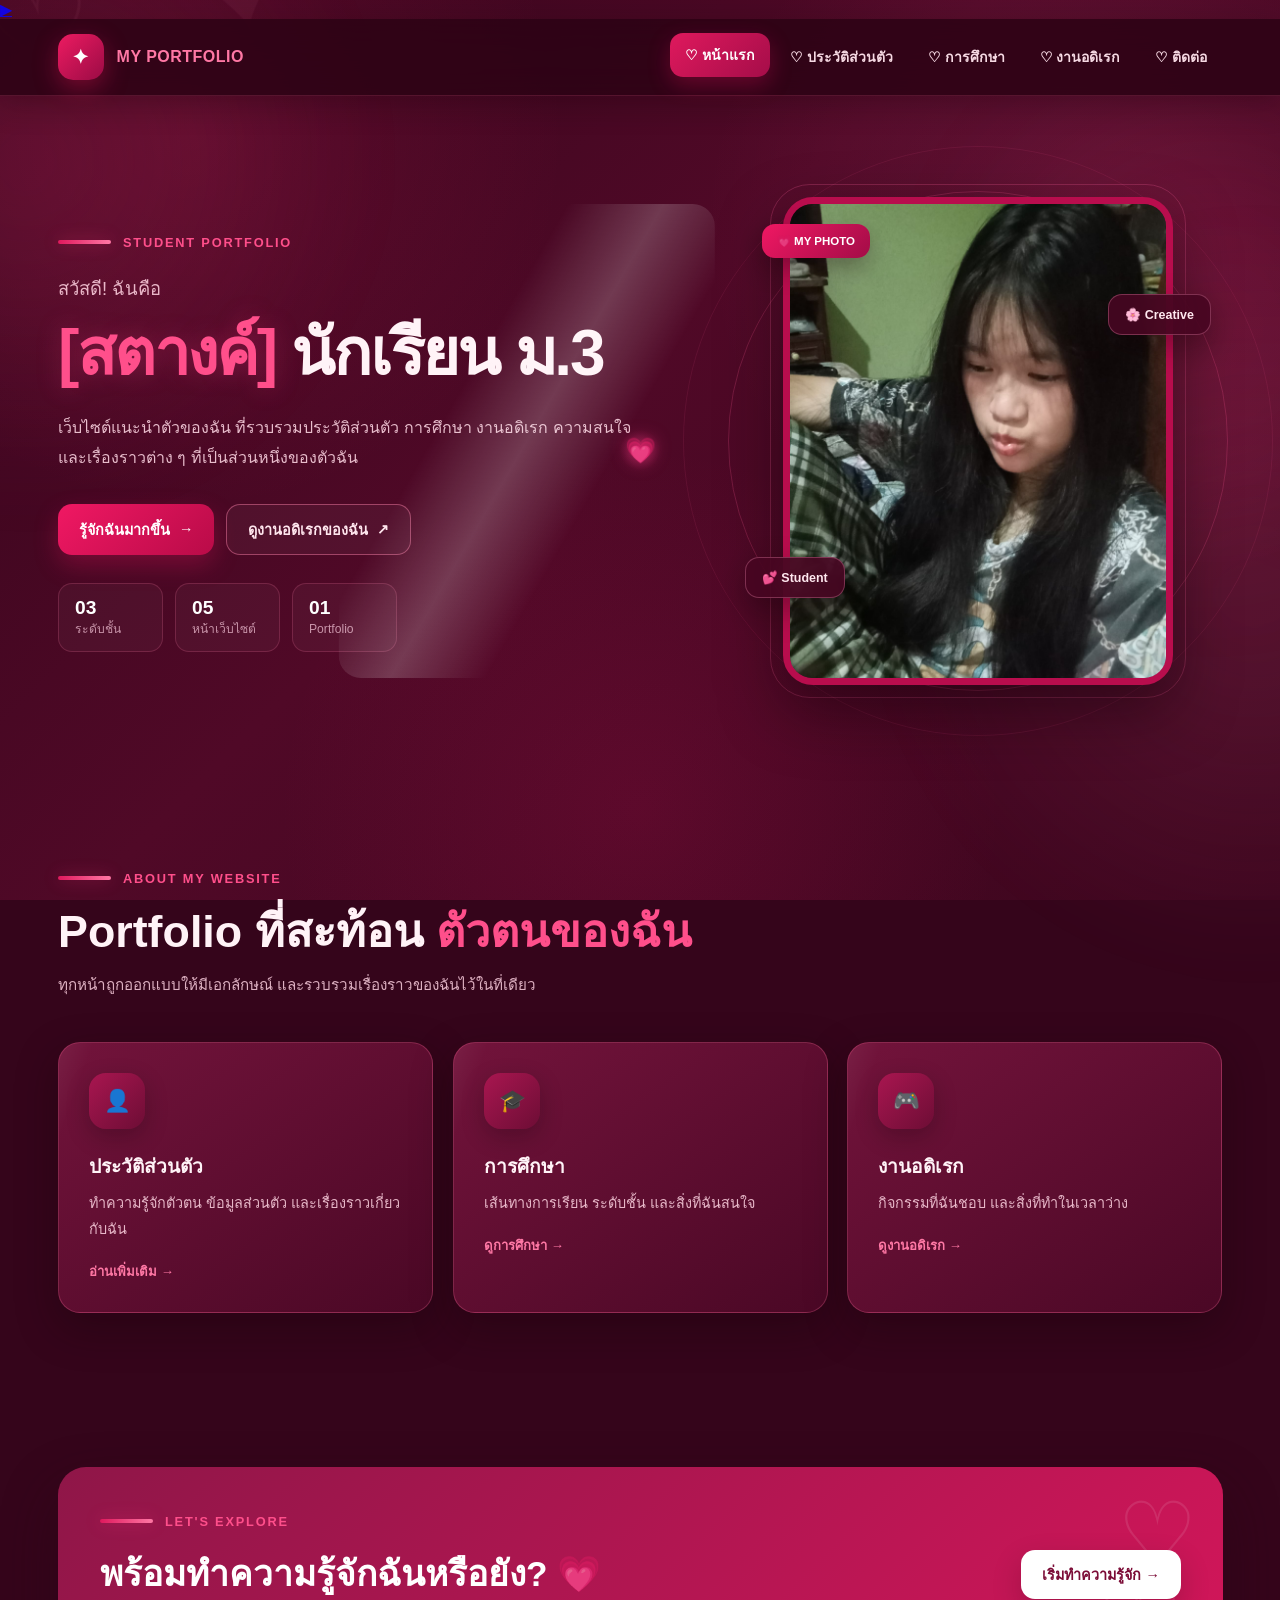
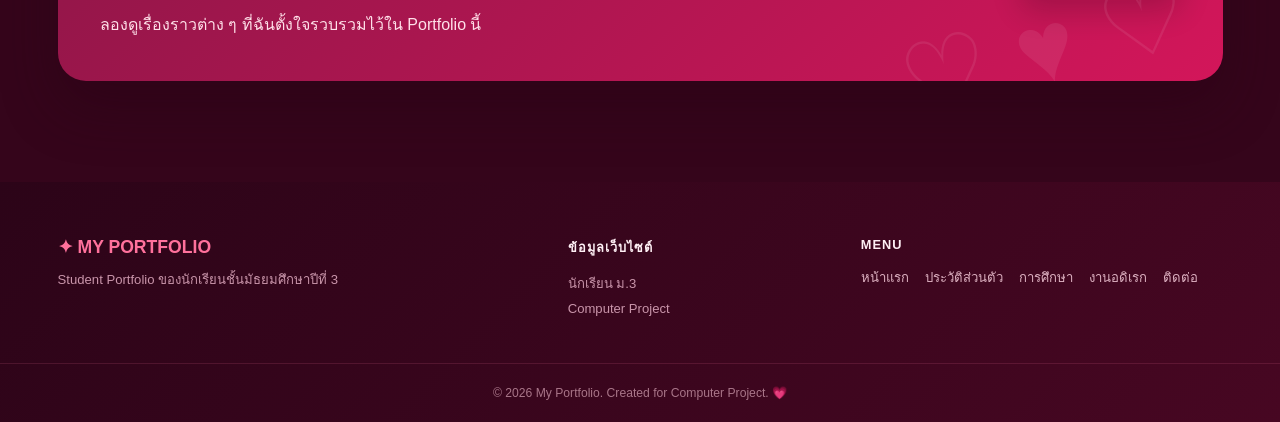
==== commit c4a03751: "Update index.html" ====
--- a/index.html
+++ b/index.html
@@ -486,26 +486,6 @@
     <script src="script.js"></script>
 <script src="floating.js"></script>
 
-<!-- 🎵 MUSIC PLAYER -->
-<div class="music-player">
-    <div class="music-player-title">
-        <div class="music-disc">🎵</div>
-
-        <div class="music-text">
-            <strong>NOW PLAYING</strong>
-            <span>Hey Daddy — Usher</span>
-        </div>
-    </div>
-
-    <iframe
-        class="youtube-player"
-        src="https://www.youtube.com/embed/oft2kC6xQvw?rel=0"
-        title="Hey Daddy - Usher"
-        allow="autoplay; encrypted-media"
-        allowfullscreen>
-    </iframe>
-</div>
-
 
 </body>
 </html>
--- a/style.css
+++ b/style.css
@@ -5780,94 +5780,121 @@
 
 }
 
-/* =========================================
-   🎵 LUXURY PINK MUSIC PLAYER
-========================================= */
+/* =====================================================
+   🎵 LUXURY MUSIC PLAYER
+===================================================== */
 
 .music-player {
     position: fixed;
     right: 25px;
     bottom: 25px;
-
     width: 330px;
-    min-height: 78px;
-
+    padding: 15px;
+    border-radius: 24px;
+
+    background:
+        linear-gradient(135deg,
+        rgba(255, 255, 255, 0.96),
+        rgba(255, 228, 238, 0.96));
+
+    border: 2px solid rgba(236, 64, 122, 0.35);
+
+    box-shadow:
+        0 15px 45px rgba(216, 27, 96, 0.28),
+        0 0 35px rgba(255, 64, 129, 0.18);
+
+    backdrop-filter: blur(15px);
+
+    z-index: 9999;
+
+    animation: musicFloat 4s ease-in-out infinite;
+}
+
+/* หัว Music Player */
+.music-player-title {
     display: flex;
     align-items: center;
-    gap: 14px;
-
-    padding: 12px 14px;
+    gap: 12px;
+    margin-bottom: 12px;
+}
+
+/* แผ่นเพลง */
+.music-disc {
+    width: 48px;
+    height: 48px;
+
+    display: flex;
+    align-items: center;
+    justify-content: center;
+
+    border-radius: 50%;
 
     background:
-        linear-gradient(
-            135deg,
-            rgba(255,255,255,.96),
-            rgba(255,235,244,.96)
-        );
-
-    border: 1px solid rgba(233,30,99,.25);
-
-    border-radius: 24px;
+        linear-gradient(135deg,
+        #D81B60,
+        #EC407A,
+        #FF1744);
+
+    color: white;
+
+    font-size: 22px;
 
     box-shadow:
-        0 20px 50px rgba(173,20,87,.22),
-        0 0 0 6px rgba(255,255,255,.45);
-
-    backdrop-filter: blur(20px);
-
-    z-index: 9999;
-
-    transition:
-        transform .35s ease,
-        box-shadow .35s ease;
-}
-
-.music-player:hover {
-
-    transform:
-        translateY(-7px)
-        scale(1.02);
+        0 8px 20px rgba(216, 27, 96, 0.35);
+
+    animation: rotateMusic 4s linear infinite;
+}
+
+/* ข้อความ */
+.music-text {
+    display: flex;
+    flex-direction: column;
+    gap: 3px;
+}
+
+.music-text strong {
+    font-size: 11px;
+    letter-spacing: 2px;
+    color: #D81B60;
+}
+
+.music-text span {
+    font-size: 14px;
+    font-weight: 600;
+    color: #6d3048;
+}
+
+/* ตัวเล่น YouTube */
+.youtube-player {
+    display: block;
+
+    width: 100%;
+    height: 175px;
+
+    border: none;
+    border-radius: 16px;
+
+    overflow: hidden;
 
     box-shadow:
-        0 28px 65px rgba(173,20,87,.30),
-        0 0 0 7px rgba(255,255,255,.55);
-}
-
-
-/* MUSIC DISC */
-
-.music-disc {
-
-    width: 50px;
-    height: 50px;
-
-    flex-shrink: 0;
-
-    display: grid;
-    place-items: center;
-
-    border-radius: 50%;
-
-    color: white;
-    font-size: 22px;
-
-    background:
-        linear-gradient(
-            135deg,
-            #ff1744,
-            #e91e63,
-            #ad1457
-        );
-
-    box-shadow:
-        0 8px 22px rgba(233,30,99,.35);
-
-    animation:
-        music-spin 5s linear infinite;
-}
-
-
-@keyframes music-spin {
+        0 8px 25px rgba(120, 20, 60, 0.15);
+}
+
+/* ลอยเบา ๆ */
+@keyframes musicFloat {
+
+    0%,
+    100% {
+        transform: translateY(0);
+    }
+
+    50% {
+        transform: translateY(-8px);
+    }
+}
+
+/* หมุนแผ่นเพลง */
+@keyframes rotateMusic {
 
     from {
         transform: rotate(0deg);
@@ -5876,157 +5903,28 @@
     to {
         transform: rotate(360deg);
     }
-
-}
-
-
-/* MUSIC INFORMATION */
-
-.music-info {
-
-    min-width: 0;
-    flex: 1;
-
-    display: flex;
-    flex-direction: column;
-}
-
-.music-info strong {
-
-    color: #8d174c;
-
-    font-size: .95rem;
-
-    white-space: nowrap;
-    overflow: hidden;
-    text-overflow: ellipsis;
-}
-
-.music-info span {
-
-    color: #936174;
-
-    font-size: .78rem;
-
-    white-space: nowrap;
-    overflow: hidden;
-    text-overflow: ellipsis;
-}
-
-
-/* PLAY BUTTON */
-
-.music-button {
-
-    width: 45px;
-    height: 45px;
-
-    flex-shrink: 0;
-
-    display: grid;
-    place-items: center;
-
-    border-radius: 50%;
-
-    color: white;
-
-    background:
-        linear-gradient(
-            135deg,
-            #ff1744,
-            #e91e63
-        );
+}
+
+/* Hover */
+.music-player:hover {
+    transform: translateY(-5px) scale(1.02);
 
     box-shadow:
-        0 8px 20px rgba(233,30,99,.30);
-
-    transition:
-        transform .25s ease,
-        box-shadow .25s ease;
-}
-
-.music-button:hover {
-
-    transform:
-        scale(1.12)
-        rotate(5deg);
-
-    box-shadow:
-        0 12px 28px rgba(233,30,99,.42);
-}
-
-
-/* DECORATION */
-
-.music-player::before {
-
-    content: "♪";
-
-    position: absolute;
-
-    right: 75px;
-    top: -22px;
-
-    color: #ff4f9a;
-
-    font-size: 22px;
-
-    animation: music-note 2s ease-in-out infinite;
-}
-
-.music-player::after {
-
-    content: "♫";
-
-    position: absolute;
-
-    right: 35px;
-    top: -13px;
-
-    color: #e91e63;
-
-    font-size: 16px;
-
-    animation:
-        music-note 2.4s ease-in-out infinite;
-}
-
-
-@keyframes music-note {
-
-    0%,
-    100% {
-        transform:
-            translateY(0)
-            rotate(-8deg);
-
-        opacity: .5;
-    }
-
-    50% {
-        transform:
-            translateY(-9px)
-            rotate(8deg);
-
-        opacity: 1;
-    }
-
-}
-
-
-/* MOBILE */
-
+        0 20px 55px rgba(216, 27, 96, 0.35),
+        0 0 45px rgba(255, 64, 129, 0.25);
+}
+
+/* 📱 มือถือ */
 @media (max-width: 600px) {
 
     .music-player {
-
         right: 12px;
-        left: 12px;
         bottom: 12px;
-
-        width: auto;
-
-        border-radius: 20px;
-    }
-
-}
+        width: calc(100% - 24px);
+        max-width: 330px;
+    }
+
+    .youtube-player {
+        height: 160px;
+    }
+}
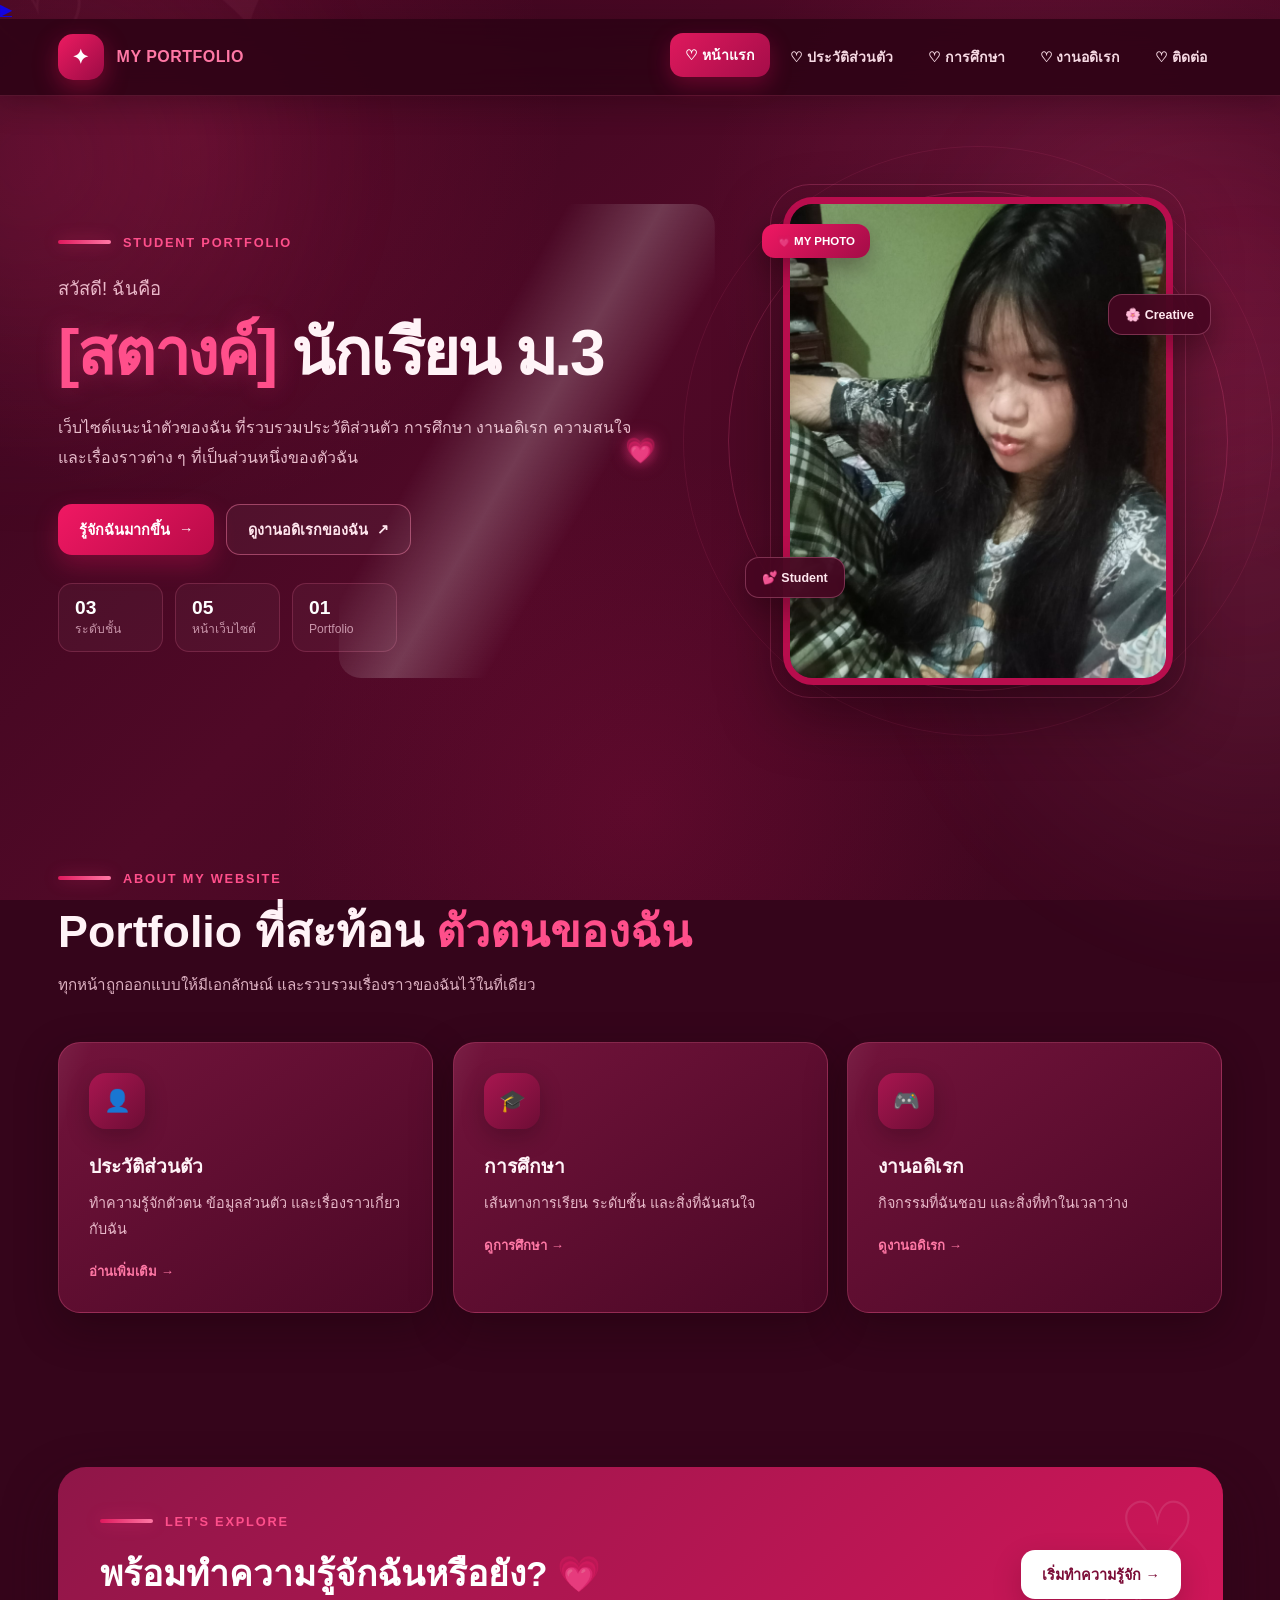
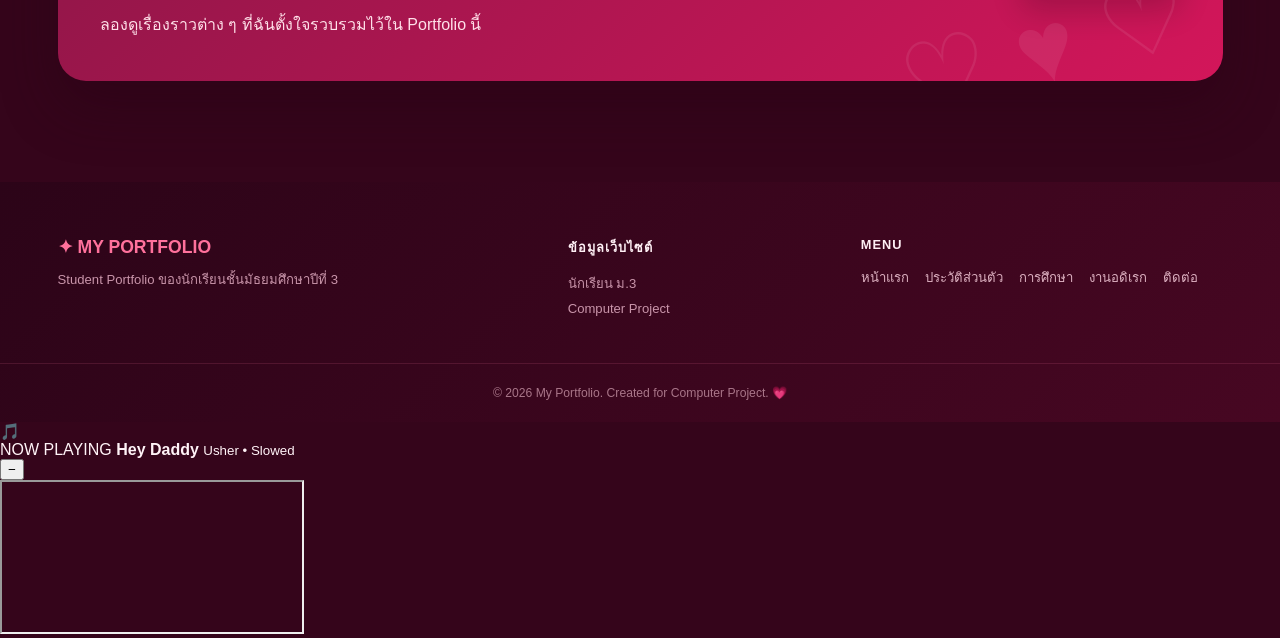
==== commit 437ab190: "Update index.html" ====
--- a/index.html
+++ b/index.html
@@ -486,6 +486,7 @@
     <script src="script.js"></script>
 <script src="floating.js"></script>
 
-
+<script src="music.js"></script>
+    
 </body>
 </html>
--- a/style.css
+++ b/style.css
@@ -5779,152 +5779,3 @@
     }
 
 }
-
-/* =====================================================
-   🎵 LUXURY MUSIC PLAYER
-===================================================== */
-
-.music-player {
-    position: fixed;
-    right: 25px;
-    bottom: 25px;
-    width: 330px;
-    padding: 15px;
-    border-radius: 24px;
-
-    background:
-        linear-gradient(135deg,
-        rgba(255, 255, 255, 0.96),
-        rgba(255, 228, 238, 0.96));
-
-    border: 2px solid rgba(236, 64, 122, 0.35);
-
-    box-shadow:
-        0 15px 45px rgba(216, 27, 96, 0.28),
-        0 0 35px rgba(255, 64, 129, 0.18);
-
-    backdrop-filter: blur(15px);
-
-    z-index: 9999;
-
-    animation: musicFloat 4s ease-in-out infinite;
-}
-
-/* หัว Music Player */
-.music-player-title {
-    display: flex;
-    align-items: center;
-    gap: 12px;
-    margin-bottom: 12px;
-}
-
-/* แผ่นเพลง */
-.music-disc {
-    width: 48px;
-    height: 48px;
-
-    display: flex;
-    align-items: center;
-    justify-content: center;
-
-    border-radius: 50%;
-
-    background:
-        linear-gradient(135deg,
-        #D81B60,
-        #EC407A,
-        #FF1744);
-
-    color: white;
-
-    font-size: 22px;
-
-    box-shadow:
-        0 8px 20px rgba(216, 27, 96, 0.35);
-
-    animation: rotateMusic 4s linear infinite;
-}
-
-/* ข้อความ */
-.music-text {
-    display: flex;
-    flex-direction: column;
-    gap: 3px;
-}
-
-.music-text strong {
-    font-size: 11px;
-    letter-spacing: 2px;
-    color: #D81B60;
-}
-
-.music-text span {
-    font-size: 14px;
-    font-weight: 600;
-    color: #6d3048;
-}
-
-/* ตัวเล่น YouTube */
-.youtube-player {
-    display: block;
-
-    width: 100%;
-    height: 175px;
-
-    border: none;
-    border-radius: 16px;
-
-    overflow: hidden;
-
-    box-shadow:
-        0 8px 25px rgba(120, 20, 60, 0.15);
-}
-
-/* ลอยเบา ๆ */
-@keyframes musicFloat {
-
-    0%,
-    100% {
-        transform: translateY(0);
-    }
-
-    50% {
-        transform: translateY(-8px);
-    }
-}
-
-/* หมุนแผ่นเพลง */
-@keyframes rotateMusic {
-
-    from {
-        transform: rotate(0deg);
-    }
-
-    to {
-        transform: rotate(360deg);
-    }
-}
-
-/* Hover */
-.music-player:hover {
-    transform: translateY(-5px) scale(1.02);
-
-    box-shadow:
-        0 20px 55px rgba(216, 27, 96, 0.35),
-        0 0 45px rgba(255, 64, 129, 0.25);
-}
-
-/* 📱 มือถือ */
-@media (max-width: 600px) {
-
-    .music-player {
-        right: 12px;
-        bottom: 12px;
-        width: calc(100% - 24px);
-        max-width: 330px;
-    }
-
-    .youtube-player {
-        height: 160px;
-    }
-}
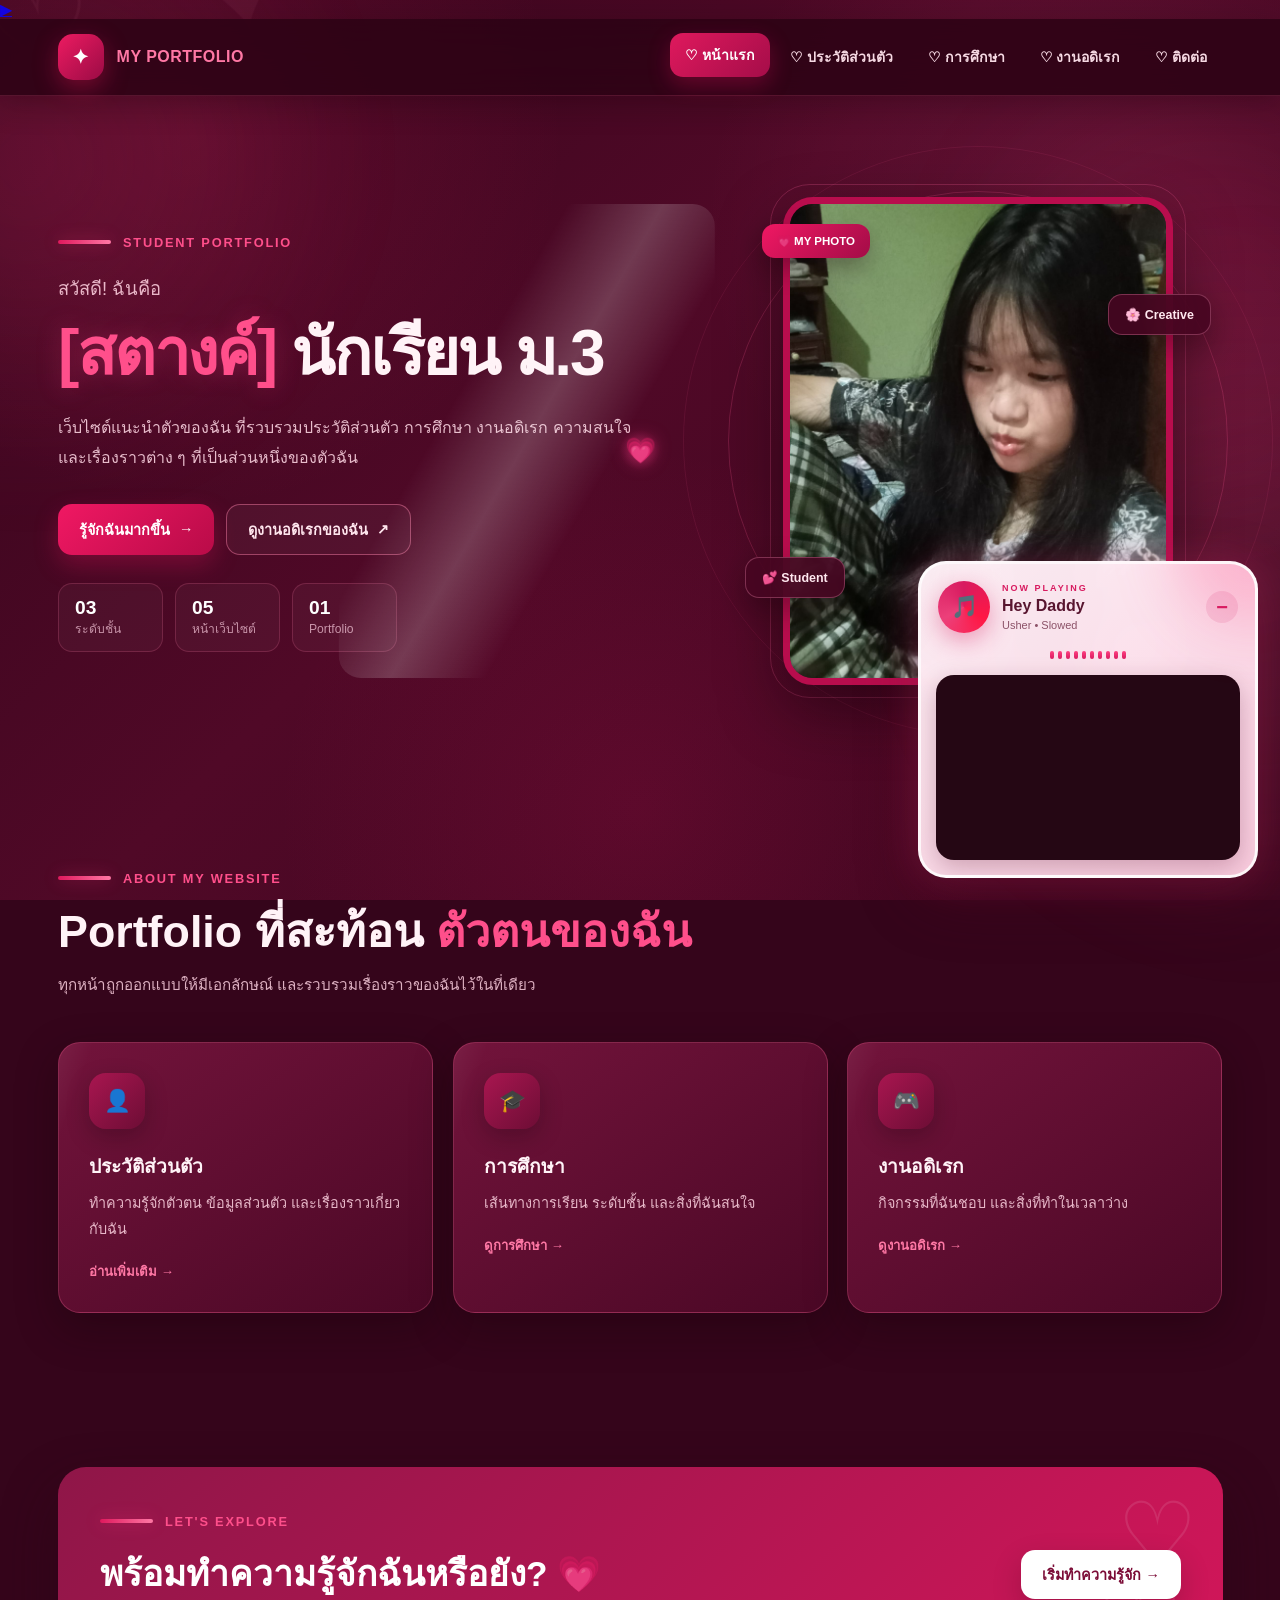
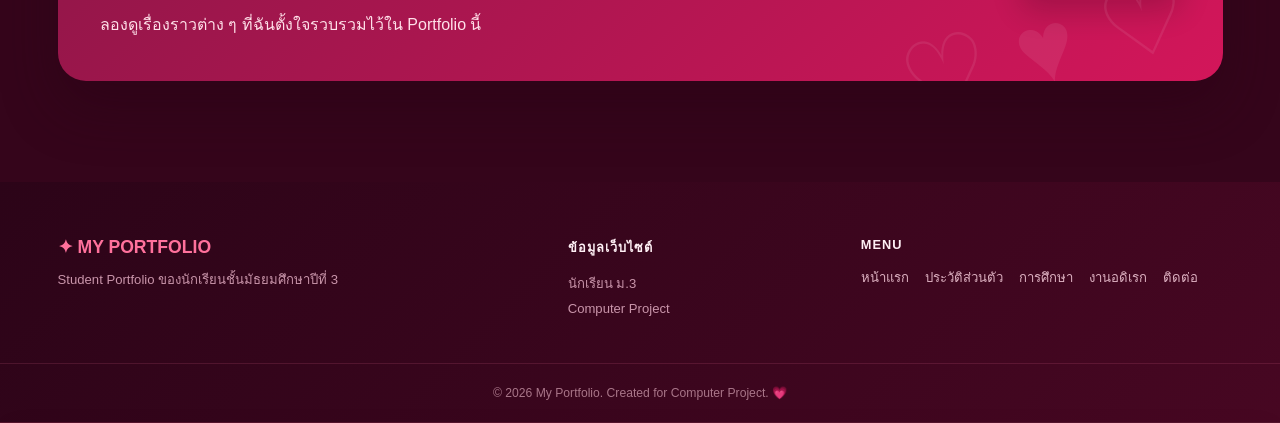
==== commit 95ffd2fb: "Update index.html" ====
--- a/index.html
+++ b/index.html
@@ -486,6 +486,21 @@
     <script src="script.js"></script>
 <script src="floating.js"></script>
 
+    <header class="site-header">
+        <!-- เมนู -->
+    </header>
+
+    <main id="page-content">
+        <!-- เนื้อหาหน้า -->
+    </main>
+
+    <footer class="footer">
+        <!-- footer -->
+    </footer>
+
+    <!-- 🎵 ต้องอยู่นอก main -->
+    <div id="music-container"></div>
+
 <script src="music.js"></script>
     
 </body>
--- a/style.css
+++ b/style.css
@@ -5779,3 +5779,533 @@
     }
 
 }
+
+/* =====================================================
+   🎵 CONTINUOUS MUSIC PLAYER
+===================================================== */
+
+.music-box {
+
+    position: fixed;
+
+    right: 22px;
+    bottom: 22px;
+
+    width: 340px;
+
+    padding: 15px;
+
+    border-radius: 28px;
+
+    background:
+        linear-gradient(
+            145deg,
+            rgba(255, 241, 247, 0.98),
+            rgba(255, 210, 228, 0.97)
+        );
+
+    border: 3px solid
+        rgba(255, 255, 255, 0.8);
+
+    box-shadow:
+
+        0 20px 60px
+        rgba(70, 0, 30, 0.38),
+
+        0 0 40px
+        rgba(236, 64, 122, 0.3);
+
+    backdrop-filter: blur(20px);
+
+    z-index: 99999;
+
+    overflow: hidden;
+
+    transition:
+        width .35s ease,
+        height .35s ease,
+        transform .35s ease,
+        box-shadow .35s ease;
+}
+
+
+/* =====================================================
+   ✨ Glow
+===================================================== */
+
+.music-box::before {
+
+    content: "";
+
+    position: absolute;
+
+    width: 150px;
+    height: 150px;
+
+    top: -90px;
+    right: -70px;
+
+    border-radius: 50%;
+
+    background:
+        rgba(255, 64, 129, 0.25);
+
+    filter: blur(30px);
+
+    pointer-events: none;
+}
+
+
+/* =====================================================
+   🎵 HEADER
+===================================================== */
+
+.music-header {
+
+    position: relative;
+
+    display: flex;
+
+    align-items: center;
+
+    gap: 12px;
+
+    padding: 2px 2px 12px;
+}
+
+
+/* =====================================================
+   💿 DISC
+===================================================== */
+
+.music-disc {
+
+    width: 52px;
+    height: 52px;
+
+    flex-shrink: 0;
+
+    display: flex;
+
+    align-items: center;
+    justify-content: center;
+
+    border-radius: 50%;
+
+    background:
+        conic-gradient(
+            #D81B60,
+            #FF1744,
+            #EC407A,
+            #D81B60
+        );
+
+    color: white;
+
+    font-size: 22px;
+
+    box-shadow:
+
+        0 8px 25px
+        rgba(216, 27, 96, .4);
+
+    animation:
+        musicRotate 5s linear infinite;
+}
+
+
+/* =====================================================
+   📝 INFO
+===================================================== */
+
+.music-info {
+
+    display: flex;
+
+    flex-direction: column;
+
+    min-width: 0;
+
+    line-height: 1.15;
+}
+
+
+.music-label {
+
+    font-size: 9px;
+
+    font-weight: 900;
+
+    letter-spacing: 2px;
+
+    color: #D81B60;
+
+    margin-bottom: 4px;
+}
+
+
+.music-info strong {
+
+    font-size: 16px;
+
+    font-weight: 800;
+
+    color: #58152f;
+
+    white-space: nowrap;
+
+    overflow: hidden;
+
+    text-overflow: ellipsis;
+}
+
+
+.music-info small {
+
+    margin-top: 3px;
+
+    font-size: 11px;
+
+    color: #8c5268;
+}
+
+
+/* =====================================================
+   ➖ MINIMIZE
+===================================================== */
+
+.music-close {
+
+    margin-left: auto;
+
+    width: 32px;
+    height: 32px;
+
+    border: none;
+
+    border-radius: 50%;
+
+    background:
+        rgba(216, 27, 96, .12);
+
+    color: #D81B60;
+
+    font-size: 20px;
+
+    font-weight: bold;
+
+    cursor: pointer;
+
+    transition: .25s;
+}
+
+
+.music-close:hover {
+
+    background: #D81B60;
+
+    color: white;
+
+    transform: rotate(90deg);
+}
+
+
+/* =====================================================
+   🎵 WAVE
+===================================================== */
+
+.music-wave {
+
+    display: flex;
+
+    align-items: center;
+
+    justify-content: center;
+
+    gap: 4px;
+
+    height: 20px;
+
+    margin-bottom: 10px;
+}
+
+
+.music-wave span {
+
+    width: 4px;
+
+    height: 8px;
+
+    border-radius: 10px;
+
+    background:
+        linear-gradient(
+            to top,
+            #D81B60,
+            #FF4081
+        );
+
+    animation:
+        soundWave 1s ease-in-out infinite;
+}
+
+
+.music-wave span:nth-child(1) {
+    animation-delay: .1s;
+}
+
+.music-wave span:nth-child(2) {
+    animation-delay: .2s;
+}
+
+.music-wave span:nth-child(3) {
+    animation-delay: .3s;
+}
+
+.music-wave span:nth-child(4) {
+    animation-delay: .4s;
+}
+
+.music-wave span:nth-child(5) {
+    animation-delay: .5s;
+}
+
+.music-wave span:nth-child(6) {
+    animation-delay: .4s;
+}
+
+.music-wave span:nth-child(7) {
+    animation-delay: .3s;
+}
+
+.music-wave span:nth-child(8) {
+    animation-delay: .2s;
+}
+
+.music-wave span:nth-child(9) {
+    animation-delay: .1s;
+}
+
+.music-wave span:nth-child(10) {
+    animation-delay: .3s;
+}
+
+
+/* =====================================================
+   🎬 VIDEO
+===================================================== */
+
+.music-video {
+
+    width: 100%;
+
+    height: 185px;
+
+    border-radius: 18px;
+
+    overflow: hidden;
+
+    background: #250714;
+
+    box-shadow:
+        0 8px 25px
+        rgba(80, 0, 35, .25);
+}
+
+
+.music-video iframe {
+
+    display: block;
+
+    width: 100% !important;
+
+    height: 100% !important;
+
+    min-width: 0 !important;
+    min-height: 0 !important;
+
+    max-width: 100% !important;
+    max-height: 100% !important;
+
+    border: 0;
+
+}
+
+
+/* =====================================================
+   ✨ PAGE TRANSITION
+===================================================== */
+
+main.page-changing {
+
+    animation:
+        pageFade .45s ease;
+}
+
+
+@keyframes pageFade {
+
+    from {
+
+        opacity: 0;
+
+        transform:
+            translateY(15px);
+
+    }
+
+    to {
+
+        opacity: 1;
+
+        transform:
+            translateY(0);
+
+    }
+
+}
+
+
+/* =====================================================
+   💿 ROTATE
+===================================================== */
+
+@keyframes musicRotate {
+
+    from {
+        transform: rotate(0deg);
+    }
+
+    to {
+        transform: rotate(360deg);
+    }
+
+}
+
+
+/* =====================================================
+   🎵 SOUND WAVE
+===================================================== */
+
+@keyframes soundWave {
+
+    0%,
+    100% {
+        height: 6px;
+    }
+
+    50% {
+        height: 18px;
+    }
+
+}
+
+
+/* =====================================================
+   🪄 HOVER
+===================================================== */
+
+.music-box:hover {
+
+    transform:
+        translateY(-7px);
+
+    box-shadow:
+
+        0 28px 70px
+        rgba(70, 0, 30, .45),
+
+        0 0 50px
+        rgba(236, 64, 122, .4);
+}
+
+
+/* =====================================================
+   🔽 MINI MODE
+===================================================== */
+
+.music-box.music-mini {
+
+    width: 85px;
+
+    height: 85px;
+
+    padding: 10px;
+
+    border-radius: 50%;
+}
+
+
+.music-box.music-mini
+.music-header {
+
+    padding: 0;
+
+    justify-content: center;
+}
+
+
+.music-box.music-mini
+.music-info,
+
+.music-box.music-mini
+.music-wave,
+
+.music-box.music-mini
+.music-video {
+
+    display: none;
+}
+
+
+.music-box.music-mini
+.music-disc {
+
+    width: 62px;
+    height: 62px;
+}
+
+
+.music-box.music-mini
+.music-close {
+
+    position: absolute;
+
+    right: -2px;
+    top: -2px;
+
+    width: 24px;
+    height: 24px;
+
+    font-size: 15px;
+
+}
+
+
+/* =====================================================
+   📱 MOBILE
+===================================================== */
+
+@media (max-width: 600px) {
+
+    .music-box {
+
+        right: 12px;
+
+        bottom: 12px;
+
+        width:
+            calc(100vw - 24px);
+
+        max-width: 340px;
+
+    }
+
+
+    .music-video {
+
+        height: 180px;
+
+    }
+
+}
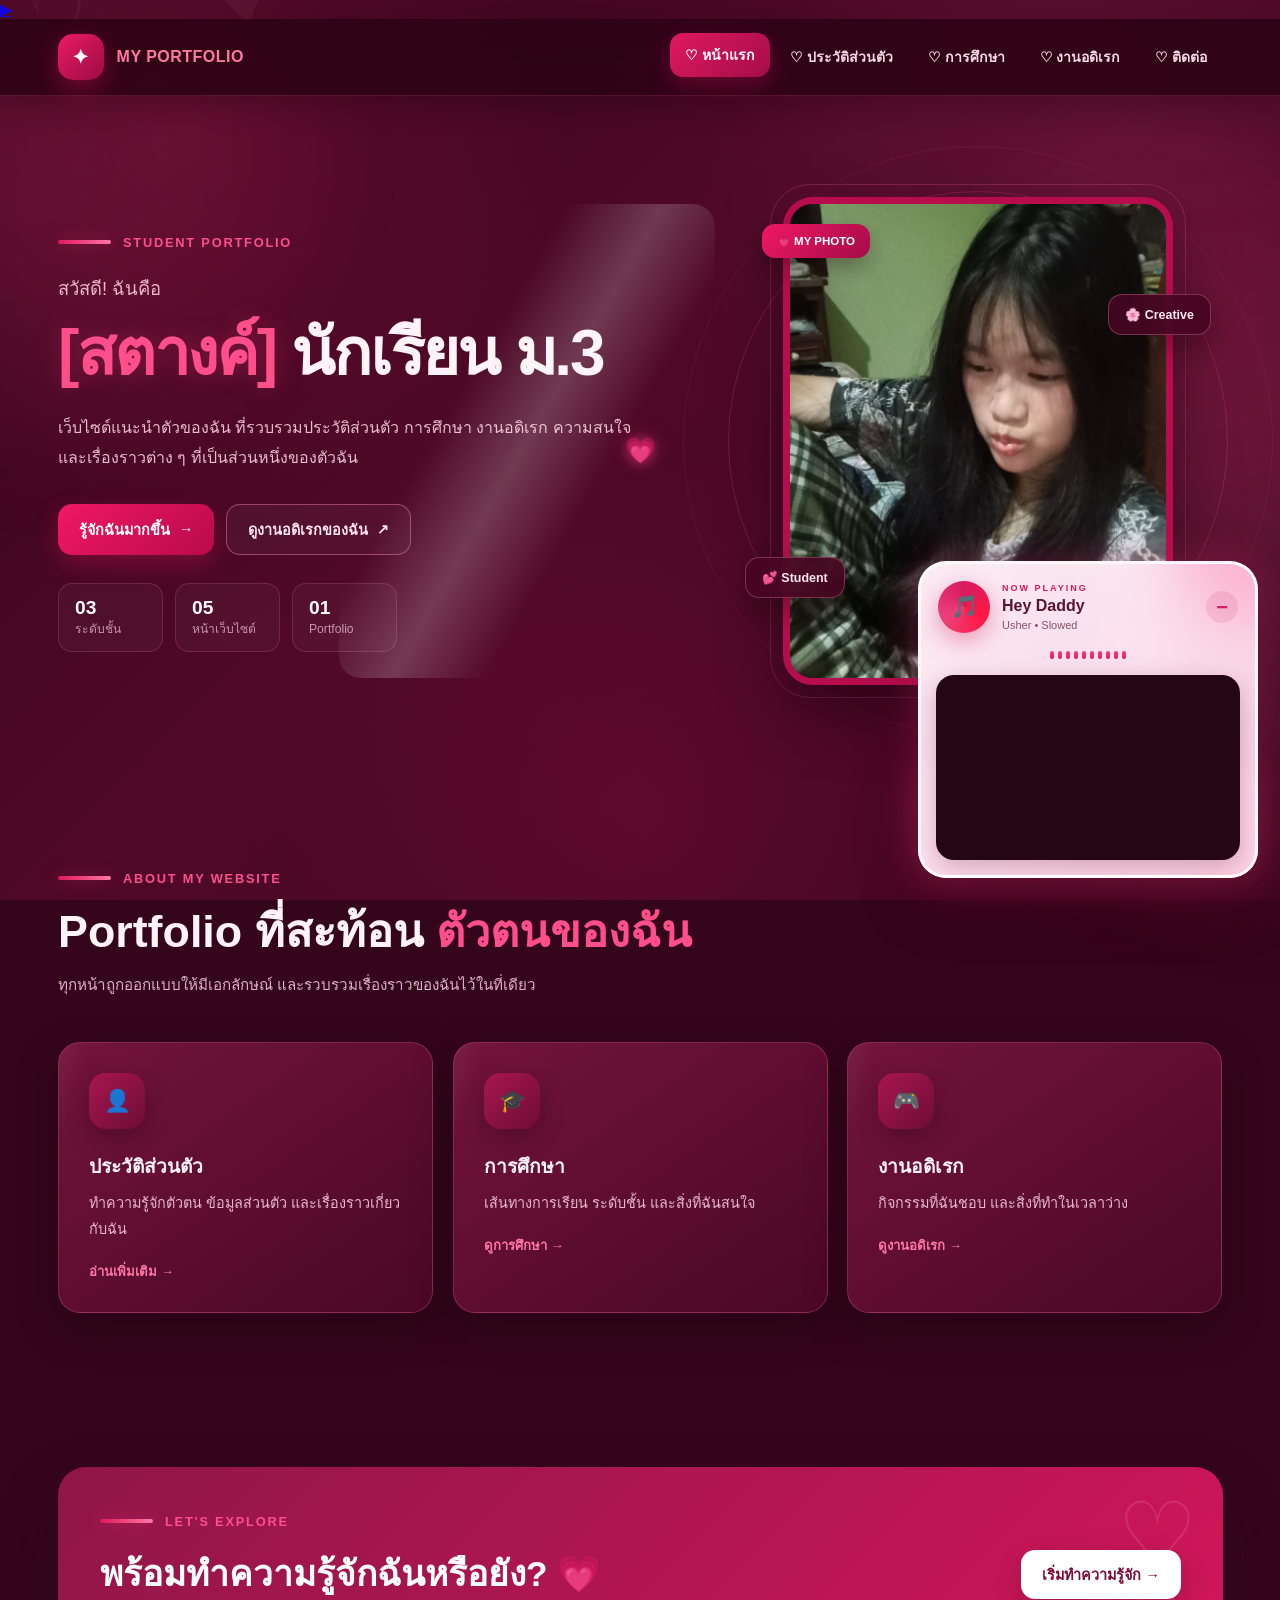
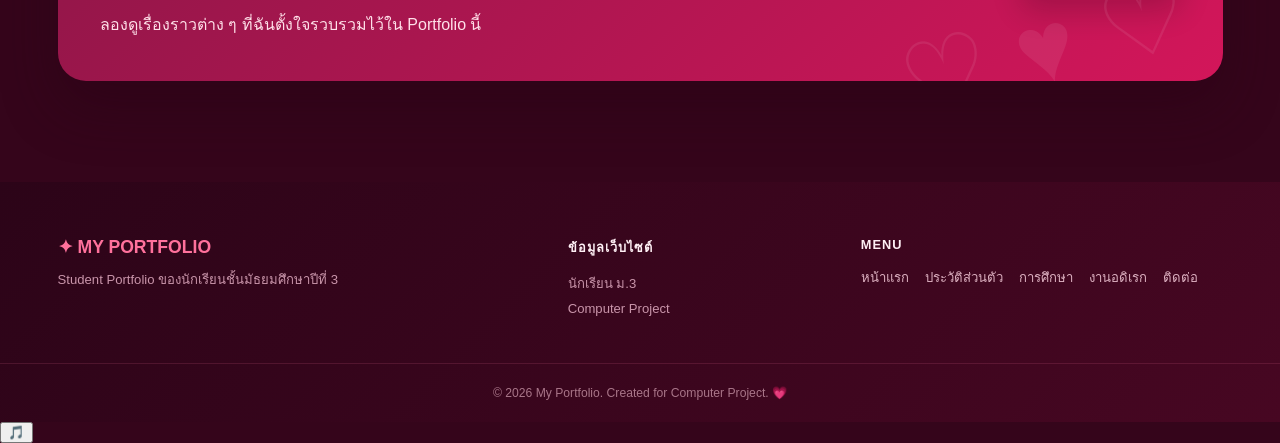
==== commit 004a3ddd: "Update index.html" ====
--- a/index.html
+++ b/index.html
@@ -486,20 +486,50 @@
     <script src="script.js"></script>
 <script src="floating.js"></script>
 
-    <header class="site-header">
-        <!-- เมนู -->
-    </header>
-
-    <main id="page-content">
-        <!-- เนื้อหาหน้า -->
-    </main>
-
-    <footer class="footer">
-        <!-- footer -->
-    </footer>
-
-    <!-- 🎵 ต้องอยู่นอก main -->
-    <div id="music-container"></div>
+  <!-- ==========================================
+     GLOBAL MUSIC PLAYER
+========================================== -->
+
+<div id="music-player">
+    
+    <div class="music-box">
+
+        <!-- YouTube Player -->
+        <div id="youtube-player"></div>
+
+        <!-- ปุ่มควบคุม -->
+        <div class="music-controls">
+
+            <button id="music-toggle" title="เล่น / หยุดเพลง">
+                ▶
+            </button>
+
+            <div class="music-info">
+                <div class="music-title">
+                    🎵 Hey Daddy — Slowed
+                </div>
+
+                <div class="music-status" id="music-status">
+                    กำลังเตรียมเพลง...
+                </div>
+            </div>
+
+            <button id="music-hide" title="ซ่อนเครื่องเล่น">
+                ×
+            </button>
+
+        </div>
+
+    </div>
+
+</div>
+
+
+<!-- ปุ่มเปิด Music Player -->
+<button id="music-show" title="เปิดเพลง">
+    🎵
+</button>
+
 
 <script src="music.js"></script>
     
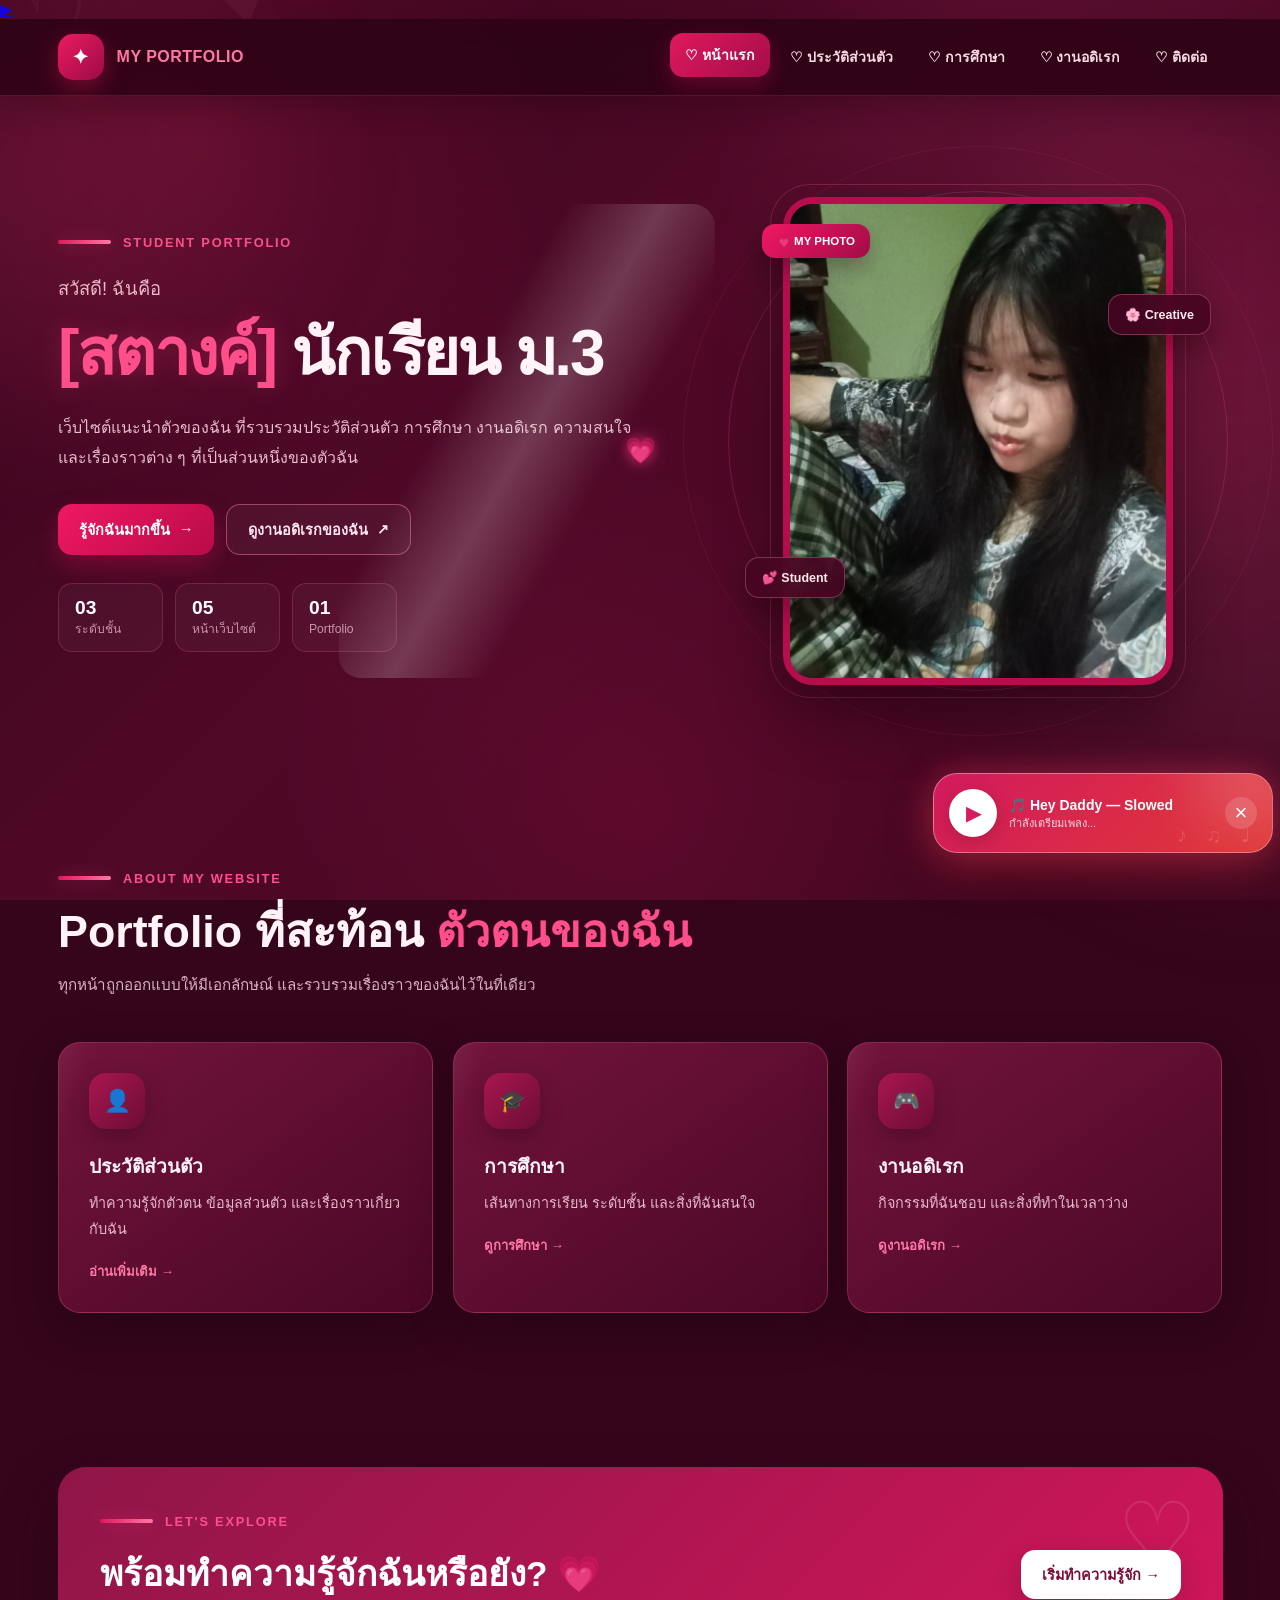
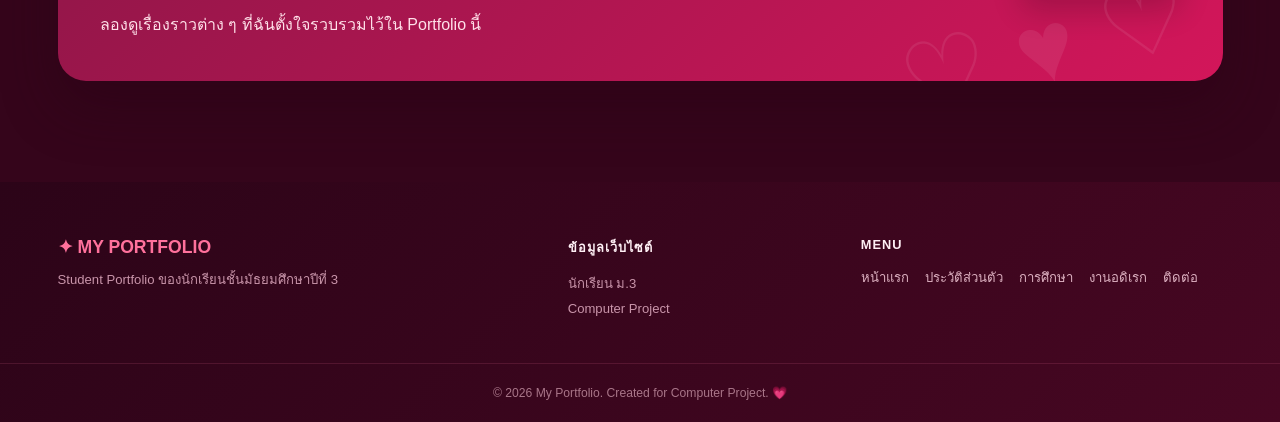
==== commit c193702e: "Update index.html" ====
--- a/index.html
+++ b/index.html
@@ -532,6 +532,12 @@
 
 
 <script src="music.js"></script>
-    
+
+    <!-- ระบบเพลง -->
+    <script src="music.js"></script>
+
+    <!-- ระบบเปลี่ยนหน้า -->
+    <script src="navigation.js"></script>
+
 </body>
 </html>
--- a/style.css
+++ b/style.css
@@ -6309,3 +6309,368 @@
     }
 
 }
+
+/* =========================================================
+   GLOBAL MUSIC PLAYER
+========================================================= */
+
+#music-player {
+    position: fixed;
+
+    right: 25px;
+    bottom: 25px;
+
+    z-index: 999999;
+
+    width: 300px;
+
+    transition:
+        transform .45s ease,
+        opacity .45s ease;
+}
+
+
+/* กล่อง */
+
+.music-box {
+
+    position: relative;
+
+    padding: 15px;
+
+    border-radius: 24px;
+
+    background:
+        linear-gradient(
+            135deg,
+            rgba(216, 27, 96, .97),
+            rgba(229, 57, 53, .97)
+        );
+
+    border: 1px solid
+        rgba(255,255,255,.35);
+
+    box-shadow:
+        0 15px 45px
+        rgba(198,40,40,.35),
+
+        0 0 35px
+        rgba(236,64,122,.35);
+
+    backdrop-filter:
+        blur(18px);
+
+    color: white;
+
+    overflow: hidden;
+
+}
+
+
+/* แสงตกแต่ง */
+
+.music-box::before {
+
+    content: "";
+
+    position: absolute;
+
+    width: 120px;
+    height: 120px;
+
+    top: -60px;
+    right: -40px;
+
+    border-radius: 50%;
+
+    background:
+        rgba(255,255,255,.16);
+
+}
+
+
+.music-box::after {
+
+    content: "♪ ♫ ♩";
+
+    position: absolute;
+
+    right: 15px;
+    bottom: 5px;
+
+    font-size: 20px;
+
+    opacity: .15;
+
+    letter-spacing: 7px;
+
+}
+
+
+/* ซ่อน */
+
+#music-player.music-hidden {
+
+    opacity: 0;
+
+    pointer-events: none;
+
+    transform:
+        translateY(30px)
+        scale(.85);
+
+}
+
+
+/* YouTube */
+
+#youtube-player {
+
+    position: absolute;
+
+    width: 1px;
+    height: 1px;
+
+    left: -10000px;
+
+    opacity: 0;
+
+    pointer-events: none;
+
+}
+
+
+/* Controls */
+
+.music-controls {
+
+    position: relative;
+
+    z-index: 2;
+
+    display: flex;
+
+    align-items: center;
+
+    gap: 12px;
+
+}
+
+
+/* Play */
+
+#music-toggle {
+
+    width: 48px;
+    height: 48px;
+
+    flex-shrink: 0;
+
+    border: none;
+
+    border-radius: 50%;
+
+    background: white;
+
+    color: #D81B60;
+
+    font-size: 19px;
+
+    font-weight: 900;
+
+    cursor: pointer;
+
+    box-shadow:
+        0 5px 20px
+        rgba(0,0,0,.18);
+
+    transition:
+        transform .25s ease,
+        box-shadow .25s ease;
+
+}
+
+
+#music-toggle:hover {
+
+    transform:
+        scale(1.12)
+        rotate(-5deg);
+
+    box-shadow:
+        0 8px 25px
+        rgba(0,0,0,.25);
+
+}
+
+
+/* Info */
+
+.music-info {
+
+    flex: 1;
+
+    min-width: 0;
+
+}
+
+
+.music-title {
+
+    font-size: 14px;
+
+    font-weight: 800;
+
+    white-space: nowrap;
+
+    overflow: hidden;
+
+    text-overflow: ellipsis;
+
+}
+
+
+.music-status {
+
+    margin-top: 4px;
+
+    font-size: 11px;
+
+    opacity: .82;
+
+}
+
+
+/* Close */
+
+#music-hide {
+
+    width: 32px;
+    height: 32px;
+
+    border: none;
+
+    border-radius: 50%;
+
+    background:
+        rgba(255,255,255,.15);
+
+    color: white;
+
+    font-size: 22px;
+
+    cursor: pointer;
+
+    transition:
+        transform .25s ease,
+        background .25s ease;
+
+}
+
+
+#music-hide:hover {
+
+    transform:
+        rotate(90deg)
+        scale(1.1);
+
+    background:
+        rgba(255,255,255,.28);
+
+}
+
+
+/* ปุ่มเปิดกลับ */
+
+#music-show {
+
+    position: fixed;
+
+    right: 25px;
+    bottom: 25px;
+
+    z-index: 999998;
+
+    width: 58px;
+    height: 58px;
+
+    border: none;
+
+    border-radius: 50%;
+
+    background:
+        linear-gradient(
+            135deg,
+            #D81B60,
+            #E53935
+        );
+
+    color: white;
+
+    font-size: 24px;
+
+    cursor: pointer;
+
+    box-shadow:
+        0 10px 30px
+        rgba(216,27,96,.4);
+
+    opacity: 0;
+
+    pointer-events: none;
+
+    transform:
+        scale(.5);
+
+    transition:
+        all .35s ease;
+
+}
+
+
+#music-show.music-show-visible {
+
+    opacity: 1;
+
+    pointer-events: auto;
+
+    transform:
+        scale(1);
+
+}
+
+
+#music-show:hover {
+
+    transform:
+        scale(1.12)
+        rotate(8deg);
+
+}
+
+
+/* =========================================================
+   MOBILE
+========================================================= */
+
+@media (max-width: 600px) {
+
+    #music-player {
+
+        right: 15px;
+        bottom: 15px;
+
+        width:
+            calc(100% - 30px);
+
+    }
+
+
+    #music-show {
+
+        right: 15px;
+        bottom: 15px;
+
+    }
+
+}
